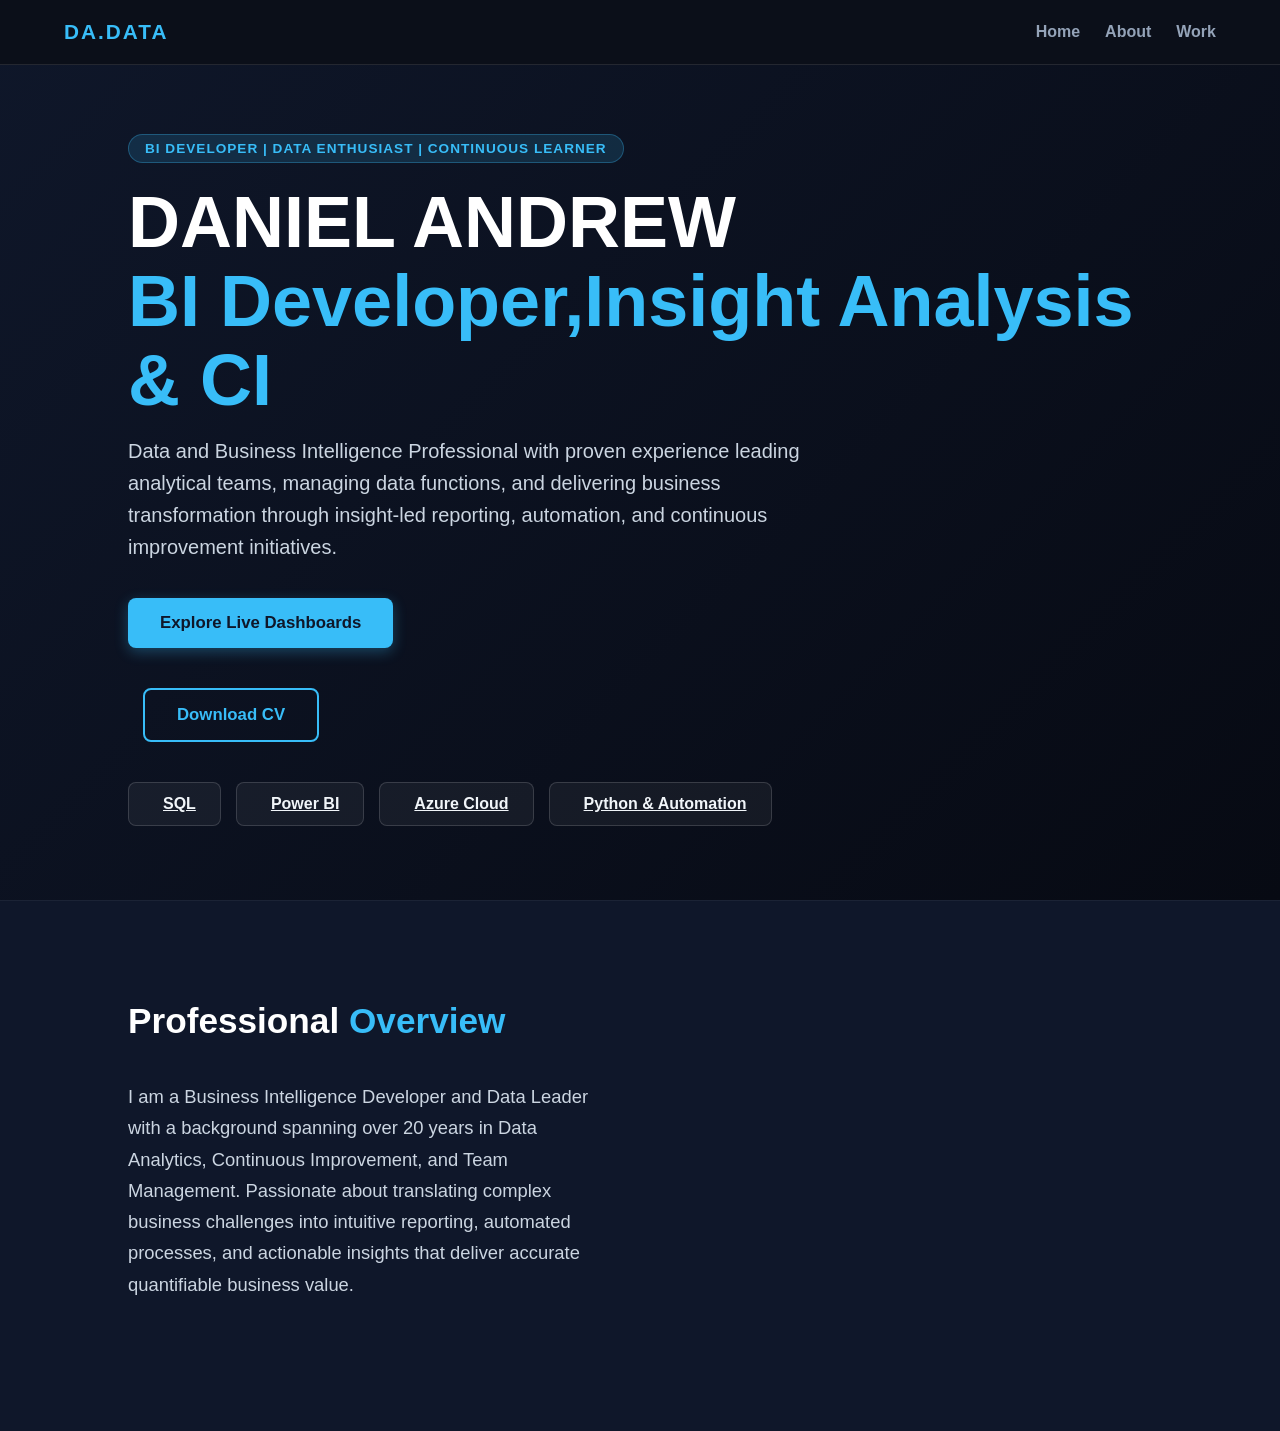
==== index.html @ 48831d68 "Update index.html" ====
<!DOCTYPE HTML> 
<html lang="en">
<head>
    <title>Daniel Andrew | Data Portfolio</title>
    <meta charset="utf-8" />
    <meta name="viewport" content="width=device-width, initial-scale=1, maximum-scale=1">
    <!-- Clean, updated icon kit library -->
    <link rel="stylesheet" href="https://cloudflare.com" />
    <style>
        /* 1. MASTER STRIP & BODY BACKGROUND COLOR */
        * { margin: 0; padding: 0; box-sizing: border-box; }

        html, body { 
            width: 100%; 
            background: #0f172a; /* Solid Slate Charcoal Midnight Blue */
            color: #ffffff; /* Pure solid white text to stop background blending */
            font-family: 'Segoe UI', Roboto, Helvetica, Arial, sans-serif;
            scroll-behavior: smooth;
            overflow-x: hidden;
        }

        /* 2. PREMIUM HEADER NAVIGATION MENU */
        header {
            position: fixed;
            top: 0;
            left: 0;
            width: 100%;
            padding: 20px 5%;
            display: flex;
            justify-content: space-between;
            align-items: center;
            background: #0b0f19;
            border-bottom: 1px solid rgba(255, 255, 255, 0.1);
            z-index: 1000;
        }

        .logo {
            font-weight: 800;
            font-size: 1.3rem;
            letter-spacing: 2px;
            color: #38bdf8; /* Vibrant sky-blue text */
        }

        header nav ul {
            display: flex;
            list-style: none;
            gap: 25px;
        }

        header nav ul li a {
            color: #94a3b8;
            text-decoration: none;
            font-size: 1rem;
            font-weight: 600;
            transition: color 0.2s;
        }

        header nav ul li a:hover {
            color: #38bdf8;
        }

        /* 3. CORE HERO INTRO SECTION */
        #intro {
            min-height: 100vh;
            width: 100%;
            display: flex;
            flex-direction: column;
            justify-content: center;
            align-items: flex-start;
            padding: 120px 10% 60px 10%;
            background: linear-gradient(135deg, #0f172a 0%, #070a13 100%);
        }

        .badge {
            background: rgba(56, 189, 248, 0.15);
            color: #38bdf8;
            padding: 6px 16px;
            border-radius: 20px;
            font-size: 0.85rem;
            font-weight: 700;
            letter-spacing: 1px;
            text-transform: uppercase;
            margin-bottom: 20px;
            border: 1px solid rgba(56, 189, 248, 0.3);
            display: inline-block;
        }

        #intro h1 { 
            font-size: clamp(2.5rem, 6vw, 4.5rem); 
            font-weight: 800;
            line-height: 1.1;
            color: #ffffff;
            margin-bottom: 15px;
        }

        #intro h1 span {
            color: #38bdf8; /* Explicit color to keep accent texts always showing up */
        }

        #intro p {
            max-width: 700px;
            font-size: 1.25rem;
            line-height: 1.6;
            color: #cbd5e1;
            margin-bottom: 35px;
        }

        /* LIVE DASHBOARDS CALL TO ACTION BUTTON */
        .cta-btn {
            display: inline-block;
            background-color: #38bdf8;
            color: #0f172a;
            padding: 15px 32px;
            border-radius: 8px;
            text-decoration: none;
            font-weight: 700;
            font-size: 1.05rem;
            transition: background-color 0.2s, transform 0.2s;
            margin-bottom: 40px;
            box-shadow: 0 4px 14px rgba(56, 189, 248, 0.3);
        }

        .cta-btn:hover {
            background-color: #0ea5e9;
            transform: translateY(-2px);
        }

        /* SECONDARY OUTLINE BUTTON — used for CV download */
        .cta-btn.secondary {
            background-color: transparent;
            color: #38bdf8;
            border: 2px solid #38bdf8;
            box-shadow: none;
            margin-left: 15px;
        }

        .cta-btn.secondary:hover {
            background-color: rgba(56, 189, 248, 0.1);
            transform: translateY(-2px);
        }

        /* TECH BADGE COMPONENT SYSTEM */
        .hero-badges {
            display: flex;
            gap: 15px;
            flex-wrap: wrap;
            width: 100%;
        }

        .hero-badge {
            background: rgba(255, 255, 255, 0.05);
            border: 1px solid rgba(255, 255, 255, 0.15);
            padding: 12px 24px;
            border-radius: 8px;
            font-size: 1rem;
            font-weight: 600;
            display: flex;
            align-items: center;
            gap: 10px;
            color: #f1f5f9;
        }

        .hero-badge i {
            color: #38bdf8;
            font-size: 1.2rem;
        }

        /* 4. SECTIONS CONTENT LAYOUT */
        .section {
            width: 100%;
            padding: 100px 10%;
            display: flex;
            flex-direction: column;
            background-color: #0f172a;
            border-top: 1px solid rgba(255, 255, 255, 0.05);
        }

        .section-title {
            font-size: 2.2rem;
            font-weight: 800;
            margin-bottom: 40px;
            color: #ffffff;
        }

        .section-title span {
            color: #38bdf8;
        }

        /* 5. ABOUT ROW ELEMENTS */
        .about-layout {
            display: grid;
            grid-template-columns: 1fr 1fr;
            gap: 50px;
            align-items: start;
        }

        .about-text {
            font-size: 1.15rem;
            line-height: 1.7;
            color: #cbd5e1;
        }

        .skills-grid { 
            display: grid; 
            grid-template-columns: repeat(auto-fit, minmax(140px, 1fr)); 
            gap: 15px; 
            width: 100%;
        }

        .skill-card { 
            display: flex;
            flex-direction: column;
            align-items: center;
            justify-content: center;
            text-align: center; 
            padding: 25px 15px; 
            border: 1px solid rgba(255, 255, 255, 0.1); 
            border-radius: 12px;
            background: rgba(255, 255, 255, 0.02);
        }

        .skill-card i { 
            font-size: 2.2em; 
            color: #38bdf8; 
            margin-bottom: 12px; 
        }

        .skill-card p {
            font-size: 1rem;
            font-weight: 600;
            color: #f1f5f9;
        }

        /* 6. TRUE GRID PROJECT CARDS GALLERY */
        .gallery { 
            display: grid; 
            grid-template-columns: repeat(auto-fit, minmax(320px, 1fr)); 
            gap: 30px; 
            width: 100%;
        }

        .gallery-item { 
            background: #1e293b; /* Dark card background */
            border: 1px solid rgba(255, 255, 255, 0.1);
            border-radius: 16px; 
            overflow: hidden; 
            display: flex;
            flex-direction: column;
        }

        .image-wrapper {
            width: 100%;
            height: 220px;
            background: #0f172a;
        }

        .gallery-item img { 
            width: 100%; 
            height: 100%; 
            object-fit: cover;
            display: block;
        }

        .project-info {
            padding: 25px;
        }

        .project-tags {
            display: flex;
            gap: 8px;
            margin-bottom: 12px;
        }

        .tag {
            font-size: 0.8rem;
            background: rgba(56, 189, 248, 0.1);
            color: #38bdf8;
            padding: 4px 12px;
            border-radius: 6px;
            font-weight: 600;
        }

        .project-info h3 {
            font-size: 1.3rem;
            color: #ffffff;
            margin-bottom: 10px;
            font-weight: 700;
        }

        .project-info p {
            font-size: 1rem;
            color: #94a3b8;
            line-height: 1.5;
        }

        /* 7. FOOTER CONTAINER RULES */
        footer {
            background: #0b0f19;
            text-align: center;
            border-top: 1px solid rgba(255, 255, 255, 0.1);
            padding: 40px 0;
            color: #64748b;
            font-size: 0.95rem;
        }

        /* 8. RESPONSIVE MEDIA GRID SCALES */
        @media (max-width: 968px) {
            .about-layout {
                grid-template-columns: 1fr;
                gap: 40px;
            }
            #intro { padding: 100px 5% 40px 5%; }
            .section { padding: 80px 5%; }
        }
    </style>
</head>
<body>

    <!-- CORE HEADER MAIN NAVIGATION -->
    <header>
        <div class="logo">DA.DATA</div>
        <nav>
            <ul>
                <li><a href="#intro">Home</a></li>
                <li><a href="#about">About</a></li>
                <li><a href="#projects">Work</a></li>
            </ul>
        </nav>
    </header>

    <!-- INTRO LANDING BLOCK WITH SECURE RESTRUCTURED BADGES -->
    <section id="intro">
        <div class="badge">BI Developer | Data Enthusiast | Continuous Learner</div>
        <h1>DANIEL ANDREW<br><span>BI Developer,Insight Analysis & CI</span></h1>
        <p>Data and Business Intelligence Professional with proven experience leading analytical teams, managing data functions, and delivering business transformation through insight-led reporting, automation, and continuous improvement initiatives.</p>
        
        <!-- TARGET CALL TO ACTION LINK BUTTON -->
        <a href="#projects" class="cta-btn">Explore Live Dashboards</a>
        <a href="Daniel_Andrew_BI_Developer_CV.pdf" class="cta-btn secondary" download>Download CV</a>
        
        <!-- RENDER SAFE TECH EMBED LABELS -->
<div class="hero-badges">

    <a href="sql-projects.html" class="hero-badge">
        <i class="fas fa-database"></i> SQL
    </a>

    <a href="powerbi-projects.html" class="hero-badge">
        <i class="fas fa-chart-line"></i> Power BI
    </a>

    <a href="azure-projects.html" class="hero-badge">
        <i class="fas fa-cloud"></i> Azure Cloud
    </a>

<a href="python-projects.html" class="hero-badge">
    <i class="fas fa-code"></i> Python & Automation
</a>


</div>
        </section>
    
    <!-- PROFESSIONAL NARRATIVE SECTION -->
    <section id="about" class="section">
        <h2 class="section-title">Professional <span>Overview</span></h2>
        <div class="about-layout">
            <div class="about-text">
                <p>
                    I am a Business Intelligence Developer and Data Leader with a background spanning over 20 years in Data Analytics, Continuous Improvement, and Team Management. Passionate about translating complex business challenges into intuitive reporting, automated processes, and actionable insights that deliver accurate quantifiable business value.
                    <br><br>

                    <!-- ⚠️ CONTENT BELOW THIS LINE WAS NOT RECEIVED — the paste/upload cut off here both times.
                         Everything above (head, styles, header, intro/hero section including the new CV button)
                         is complete and safe to use as-is. Paste the rest of your original file's body content
                         (from here down: remainder of About, Skills grid, Projects gallery, Footer, and closing
                         </body></html> tags) back in below this comment, or send me the file again and I'll merge it. -->

                </p>
            </div>
        </div>
    </section>

</body>
</html>
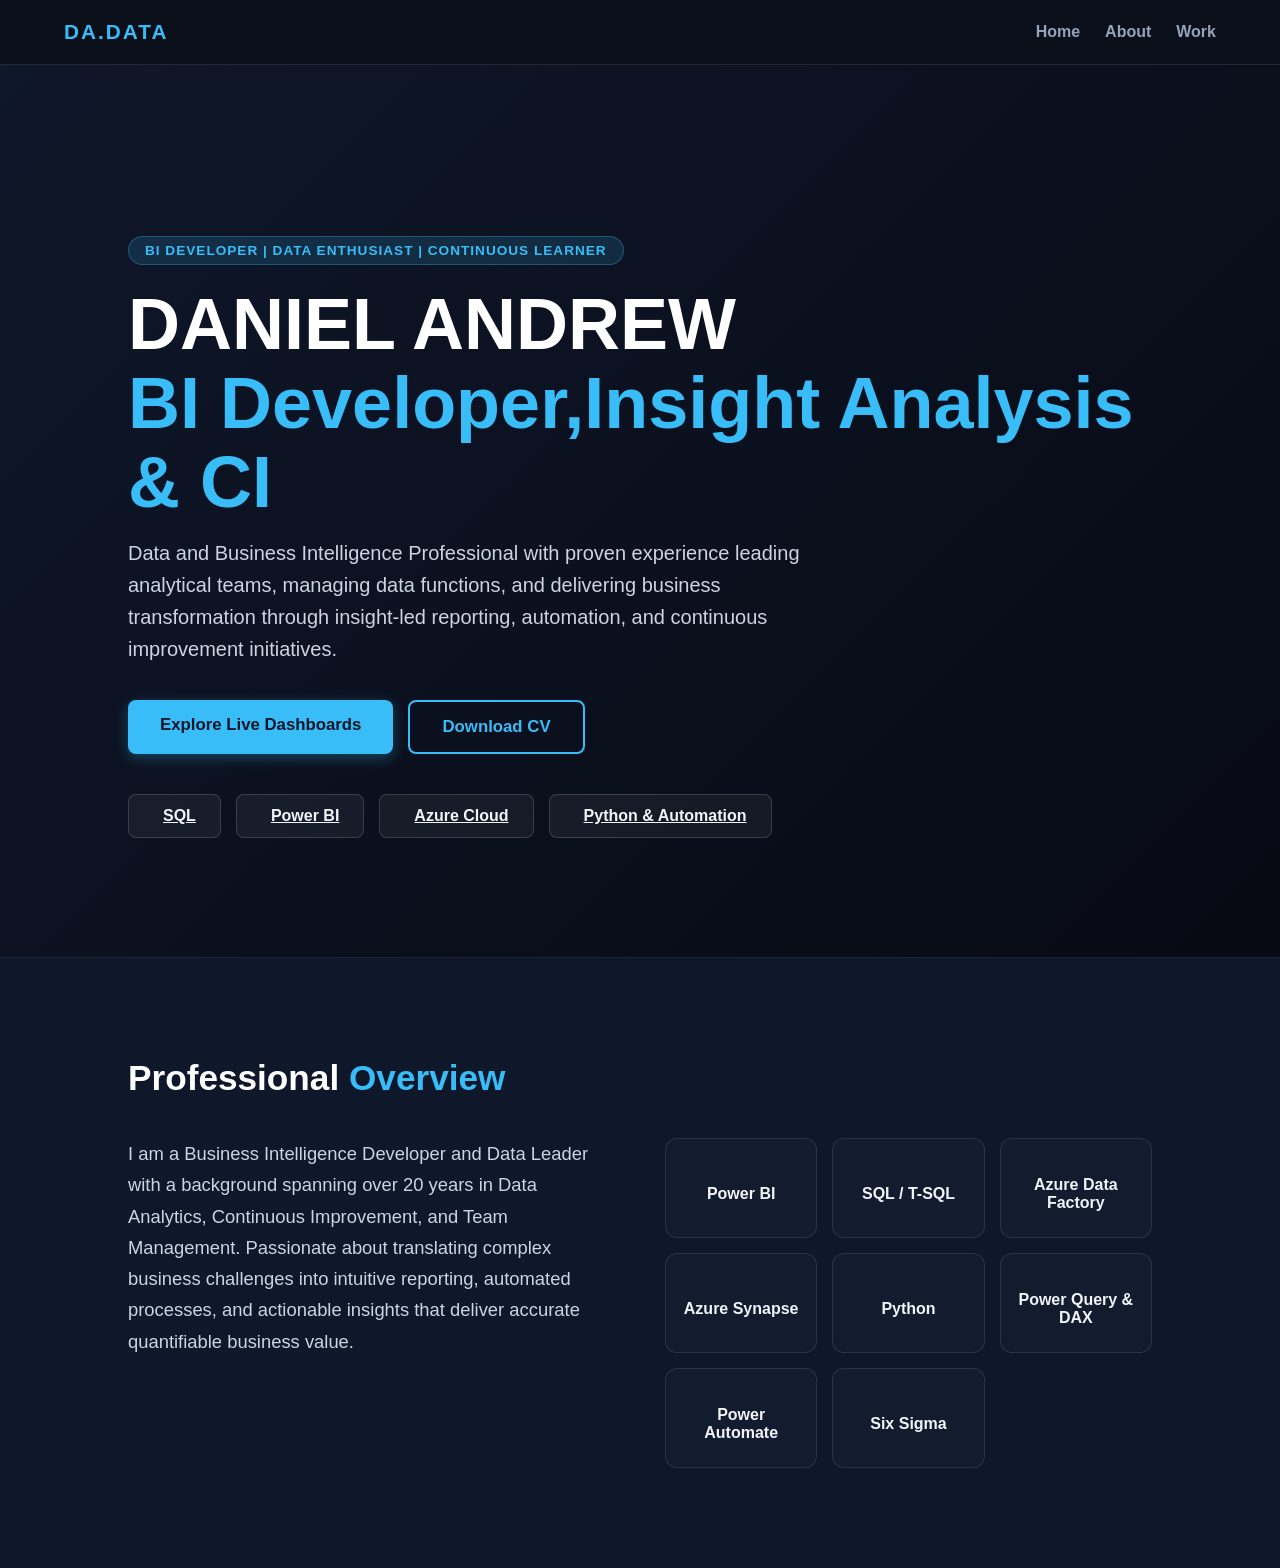
==== commit d0c8e726: "Update index.html" ====
--- a/index.html
+++ b/index.html
@@ -1,3 +1,14 @@
+IMPORTANT: This email has been sent from outside SP Electricity North West. Be careful when opening attachments or clic͏‌͏
+ⓘ 
+
+	External email 
+❯ 
+
+
+
+
+IMPORTANT: This email has been sent from outside SP Electricity North West. Be careful when opening attachments or clicking on links - especially when you are not expecting them. If the message is suspicious, use the ‘Report Phishing’ button.
+
 <!DOCTYPE HTML> 
 <html lang="en">
 <head>
@@ -131,12 +142,23 @@
             color: #38bdf8;
             border: 2px solid #38bdf8;
             box-shadow: none;
-            margin-left: 15px;
         }
 
         .cta-btn.secondary:hover {
             background-color: rgba(56, 189, 248, 0.1);
             transform: translateY(-2px);
+        }
+
+        /* ROW WRAPPER — keeps both CTA buttons side by side inside the column-flex hero */
+        .cta-row {
+            display: flex;
+            flex-wrap: wrap;
+            gap: 15px;
+            margin-bottom: 40px;
+        }
+
+        .cta-row .cta-btn {
+            margin-bottom: 0;
         }
 
         /* TECH BADGE COMPONENT SYSTEM */
@@ -335,8 +357,10 @@
         <p>Data and Business Intelligence Professional with proven experience leading analytical teams, managing data functions, and delivering business transformation through insight-led reporting, automation, and continuous improvement initiatives.</p>
         
         <!-- TARGET CALL TO ACTION LINK BUTTON -->
-        <a href="#projects" class="cta-btn">Explore Live Dashboards</a>
-        <a href="Daniel_Andrew_BI_Developer_CV.pdf" class="cta-btn secondary" download>Download CV</a>
+        <div class="cta-row">
+            <a href="#projects" class="cta-btn">Explore Live Dashboards</a>
+            <a href="Daniel_Andrew_BI_Developer_CV.pdf" class="cta-btn secondary" download>Download CV</a>
+        </div>
         
         <!-- RENDER SAFE TECH EMBED LABELS -->
 <div class="hero-badges">
@@ -369,14 +393,42 @@
                 <p>
                     I am a Business Intelligence Developer and Data Leader with a background spanning over 20 years in Data Analytics, Continuous Improvement, and Team Management. Passionate about translating complex business challenges into intuitive reporting, automated processes, and actionable insights that deliver accurate quantifiable business value.
                     <br><br>
-
-                    <!-- ⚠️ CONTENT BELOW THIS LINE WAS NOT RECEIVED — the paste/upload cut off here both times.
-                         Everything above (head, styles, header, intro/hero section including the new CV button)
-                         is complete and safe to use as-is. Paste the rest of your original file's body content
-                         (from here down: remainder of About, Skills grid, Projects gallery, Footer, and closing
-                         </body></html> tags) back in below this comment, or send me the file again and I'll merge it. -->
-
                 </p>
+            </div>
+
+            <div class="skills-grid">
+                <div class="skill-card">
+                    <i class="fas fa-chart-line"></i>
+                    <p>Power BI</p>
+                </div>
+                <div class="skill-card">
+                    <i class="fas fa-database"></i>
+                    <p>SQL / T-SQL</p>
+                </div>
+                <div class="skill-card">
+                    <i class="fas fa-cloud"></i>
+                    <p>Azure Data Factory</p>
+                </div>
+                <div class="skill-card">
+                    <i class="fas fa-layer-group"></i>
+                    <p>Azure Synapse</p>
+                </div>
+                <div class="skill-card">
+                    <i class="fas fa-code"></i>
+                    <p>Python</p>
+                </div>
+                <div class="skill-card">
+                    <i class="fas fa-table"></i>
+                    <p>Power Query &amp; DAX</p>
+                </div>
+                <div class="skill-card">
+                    <i class="fas fa-bolt"></i>
+                    <p>Power Automate</p>
+                </div>
+                <div class="skill-card">
+                    <i class="fas fa-bullseye"></i>
+                    <p>Six Sigma</p>
+                </div>
             </div>
         </div>
     </section>
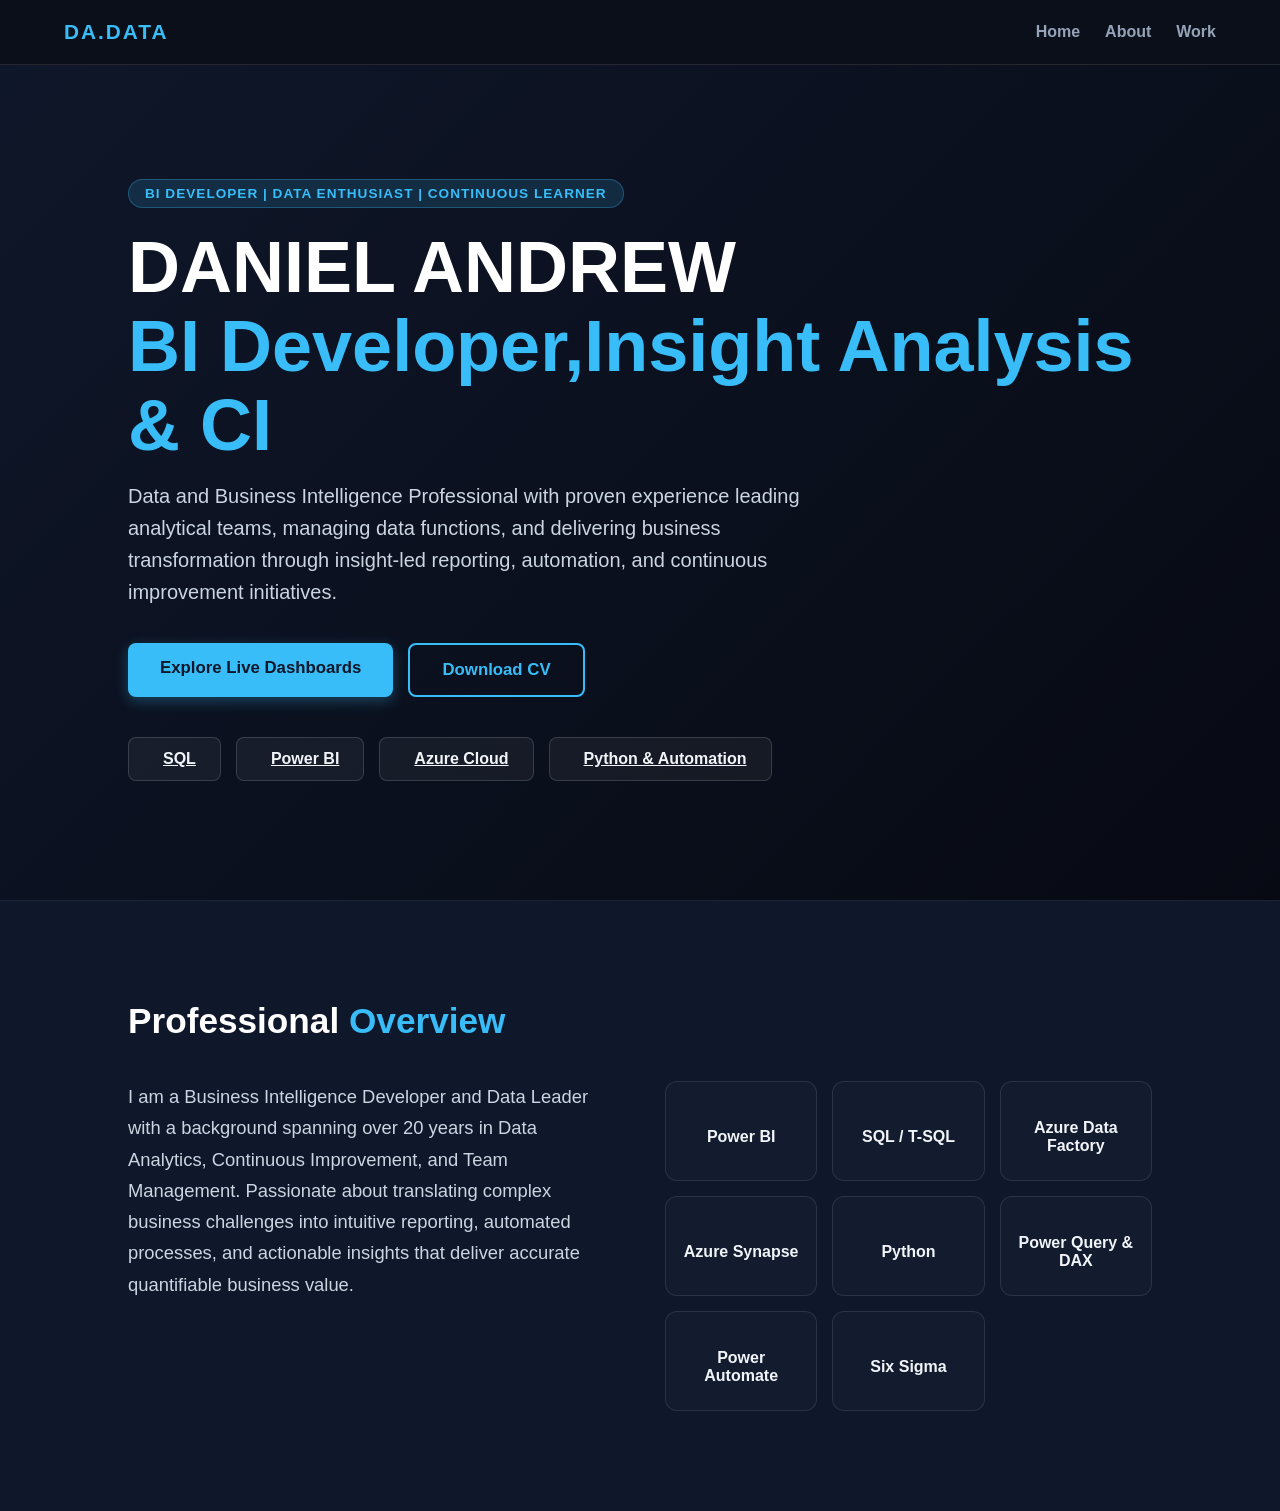
==== commit a790ddf2: "Update index.html" ====
--- a/index.html
+++ b/index.html
@@ -1,14 +1,3 @@
-IMPORTANT: This email has been sent from outside SP Electricity North West. Be careful when opening attachments or clic͏‌͏
-ⓘ 
-
-	External email 
-❯ 
-
-
-
-
-IMPORTANT: This email has been sent from outside SP Electricity North West. Be careful when opening attachments or clicking on links - especially when you are not expecting them. If the message is suspicious, use the ‘Report Phishing’ button.
-
 <!DOCTYPE HTML> 
 <html lang="en">
 <head>
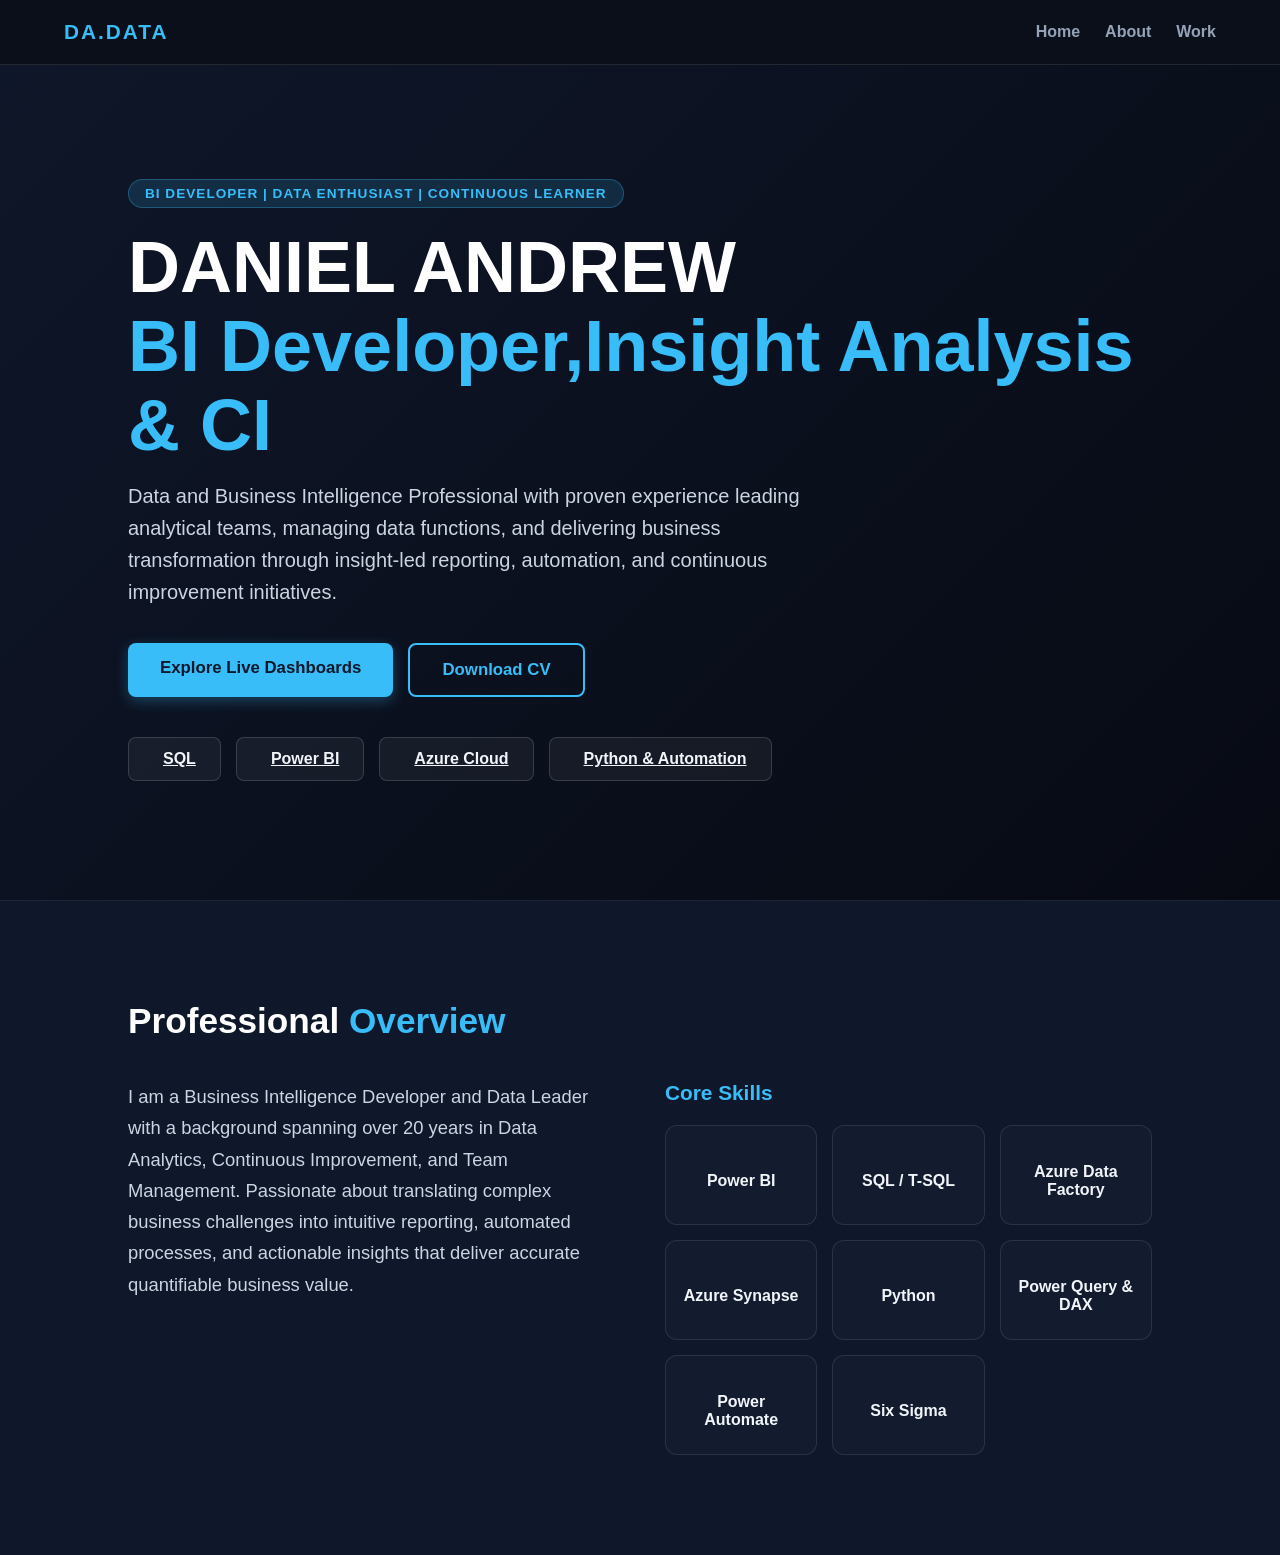
==== commit e97cd16a: "Update index.html" ====
--- a/index.html
+++ b/index.html
@@ -385,38 +385,41 @@
                 </p>
             </div>
 
-            <div class="skills-grid">
-                <div class="skill-card">
-                    <i class="fas fa-chart-line"></i>
-                    <p>Power BI</p>
-                </div>
-                <div class="skill-card">
-                    <i class="fas fa-database"></i>
-                    <p>SQL / T-SQL</p>
-                </div>
-                <div class="skill-card">
-                    <i class="fas fa-cloud"></i>
-                    <p>Azure Data Factory</p>
-                </div>
-                <div class="skill-card">
-                    <i class="fas fa-layer-group"></i>
-                    <p>Azure Synapse</p>
-                </div>
-                <div class="skill-card">
-                    <i class="fas fa-code"></i>
-                    <p>Python</p>
-                </div>
-                <div class="skill-card">
-                    <i class="fas fa-table"></i>
-                    <p>Power Query &amp; DAX</p>
-                </div>
-                <div class="skill-card">
-                    <i class="fas fa-bolt"></i>
-                    <p>Power Automate</p>
-                </div>
-                <div class="skill-card">
-                    <i class="fas fa-bullseye"></i>
-                    <p>Six Sigma</p>
+            <div>
+                <h3 style="font-size: 1.3rem; font-weight: 700; color: #38bdf8; margin-bottom: 20px;">Core Skills</h3>
+                <div class="skills-grid">
+                    <div class="skill-card">
+                        <i class="fas fa-chart-line"></i>
+                        <p>Power BI</p>
+                    </div>
+                    <div class="skill-card">
+                        <i class="fas fa-database"></i>
+                        <p>SQL / T-SQL</p>
+                    </div>
+                    <div class="skill-card">
+                        <i class="fas fa-cloud"></i>
+                        <p>Azure Data Factory</p>
+                    </div>
+                    <div class="skill-card">
+                        <i class="fas fa-layer-group"></i>
+                        <p>Azure Synapse</p>
+                    </div>
+                    <div class="skill-card">
+                        <i class="fas fa-code"></i>
+                        <p>Python</p>
+                    </div>
+                    <div class="skill-card">
+                        <i class="fas fa-table"></i>
+                        <p>Power Query &amp; DAX</p>
+                    </div>
+                    <div class="skill-card">
+                        <i class="fas fa-bolt"></i>
+                        <p>Power Automate</p>
+                    </div>
+                    <div class="skill-card">
+                        <i class="fas fa-bullseye"></i>
+                        <p>Six Sigma</p>
+                    </div>
                 </div>
             </div>
         </div>
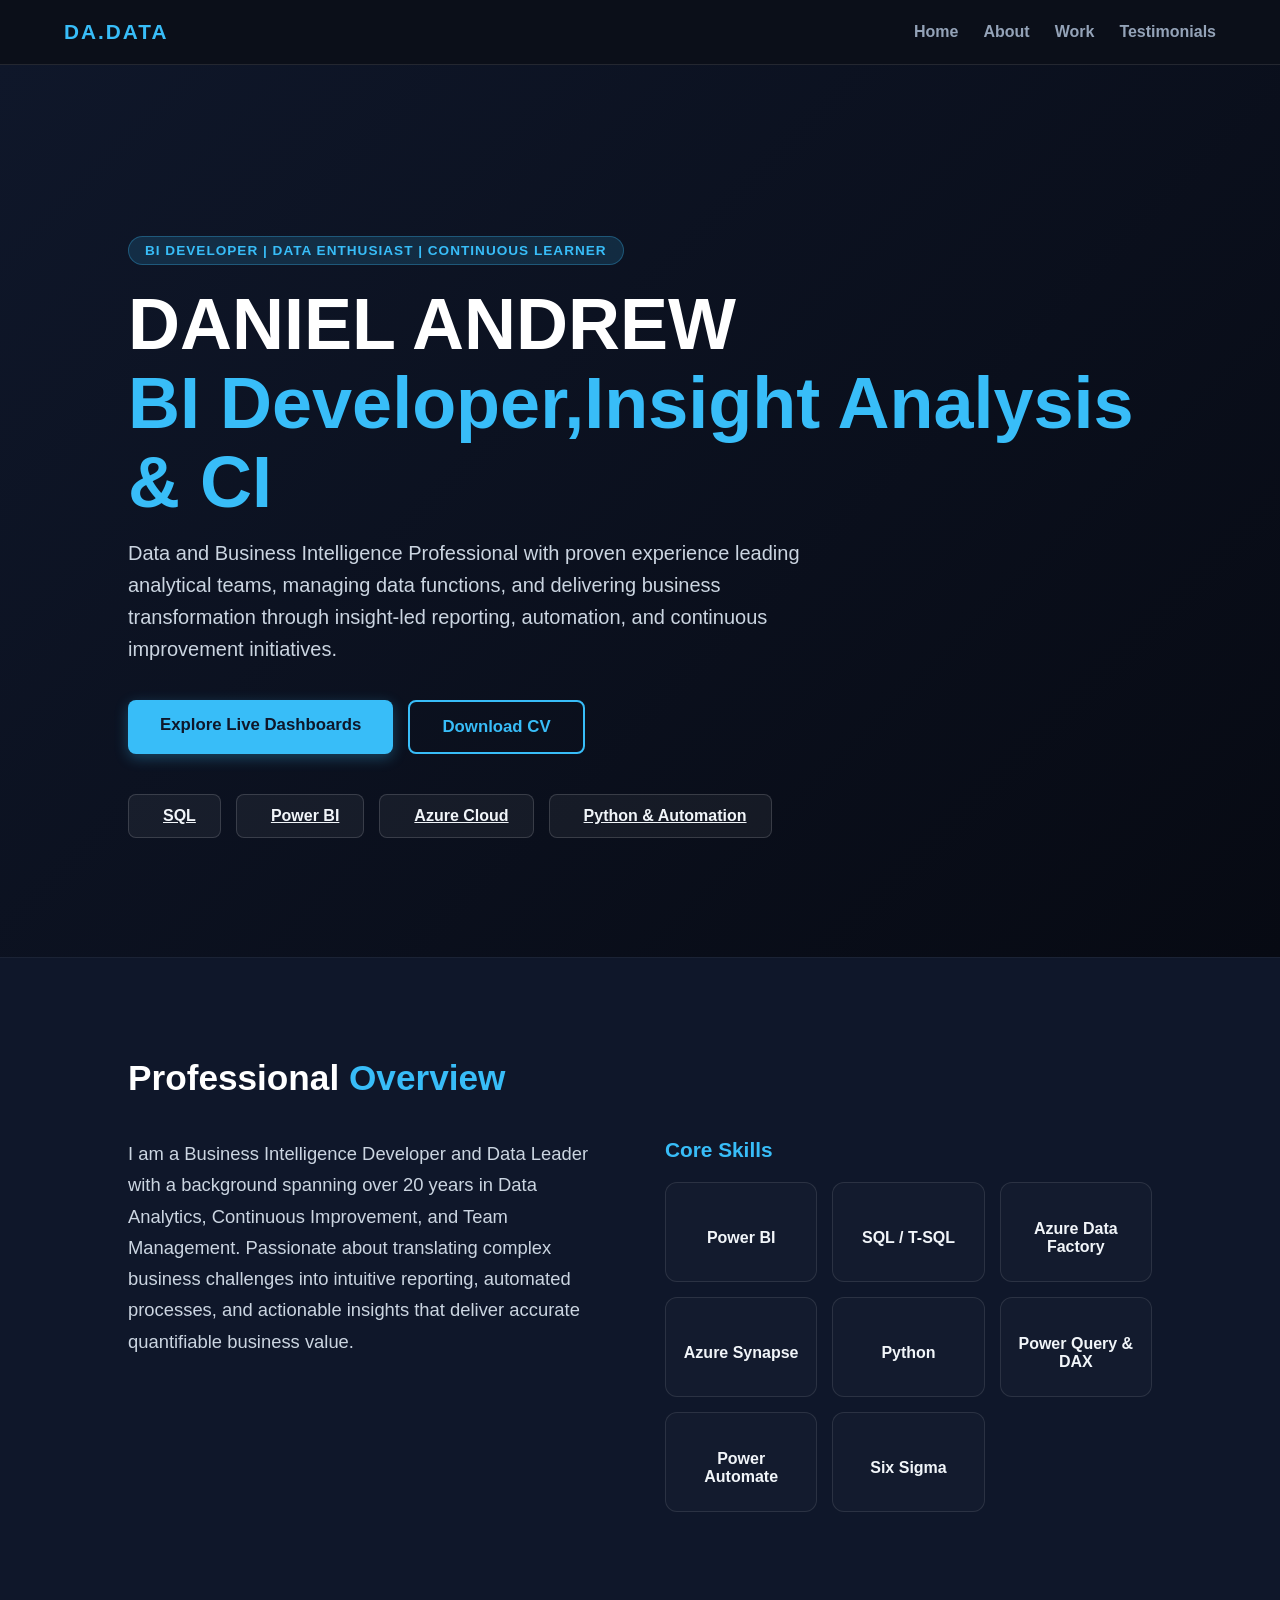
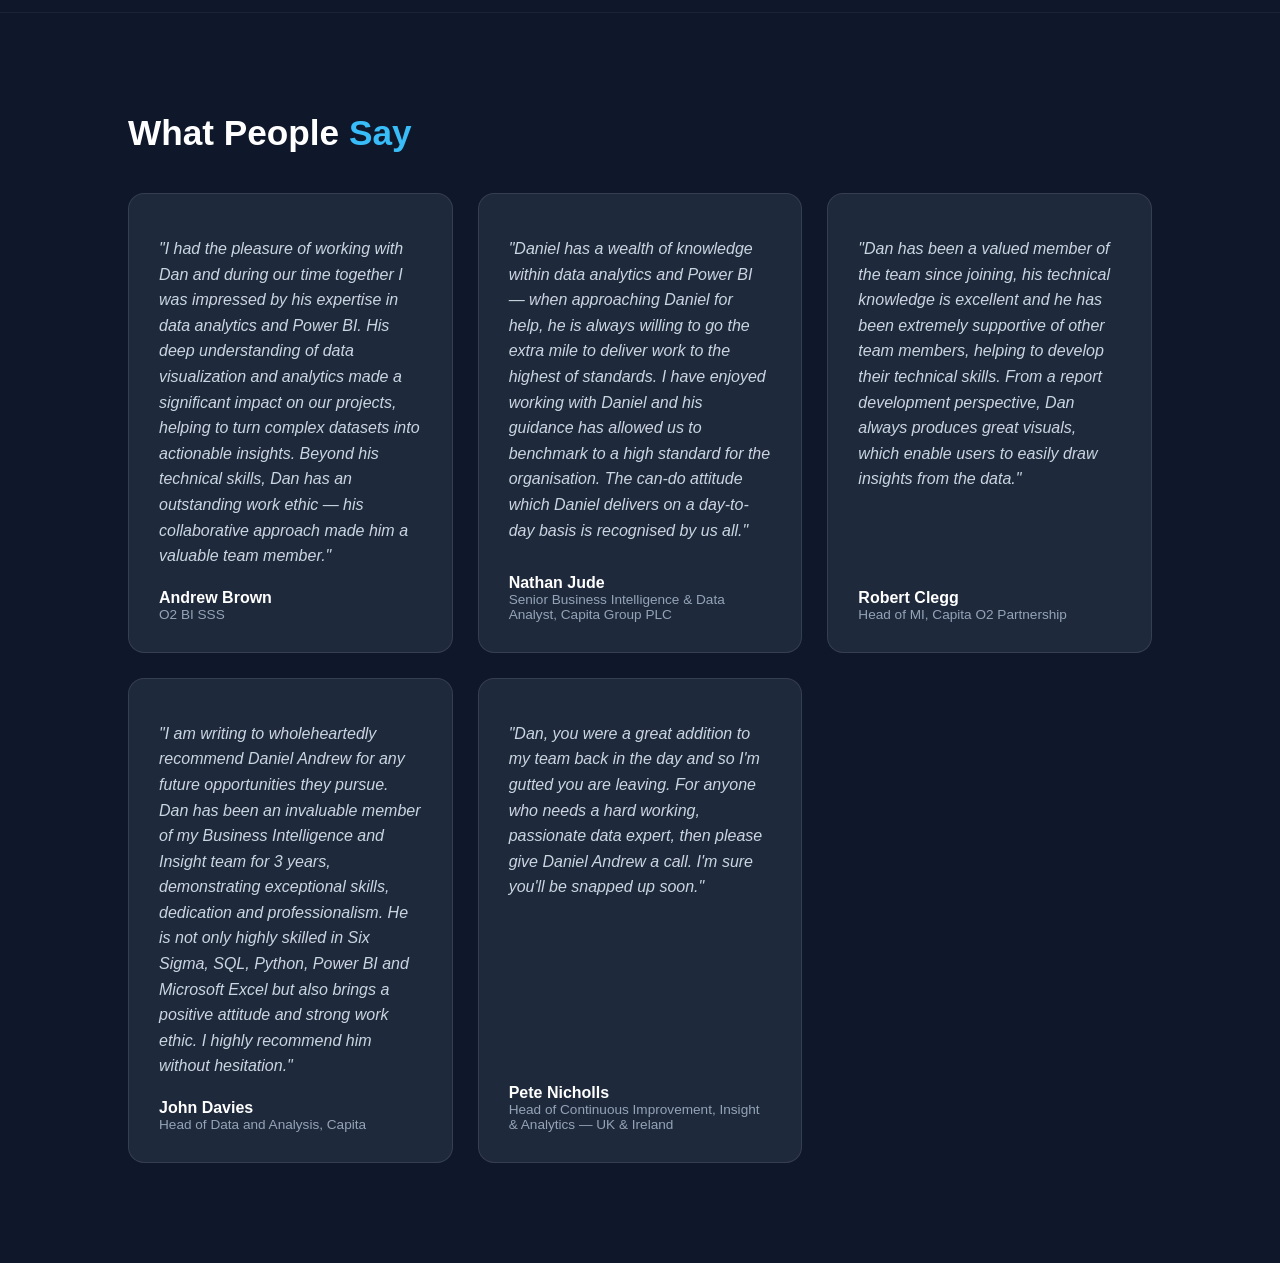
==== commit 21656ed9: "Update index.html" ====
--- a/index.html
+++ b/index.html
@@ -1,3 +1,14 @@
+IMPORTANT: This email has been sent from outside SP Electricity North West. Be careful when opening attachments or clic͏‌͏
+ⓘ 
+
+	External email 
+❯ 
+
+
+
+
+IMPORTANT: This email has been sent from outside SP Electricity North West. Be careful when opening attachments or clicking on links - especially when you are not expecting them. If the message is suspicious, use the ‘Report Phishing’ button.
+
 <!DOCTYPE HTML> 
 <html lang="en">
 <head>
@@ -304,6 +315,50 @@
             line-height: 1.5;
         }
 
+        /* TESTIMONIAL CARDS */
+        .testimonial-grid {
+            display: grid;
+            grid-template-columns: repeat(auto-fit, minmax(320px, 1fr));
+            gap: 25px;
+            width: 100%;
+        }
+
+        .testimonial-card {
+            background: #1e293b;
+            border: 1px solid rgba(255, 255, 255, 0.1);
+            border-radius: 16px;
+            padding: 30px;
+            display: flex;
+            flex-direction: column;
+        }
+
+        .testimonial-card i.quote-mark {
+            color: #38bdf8;
+            font-size: 1.6rem;
+            margin-bottom: 12px;
+            opacity: 0.7;
+        }
+
+        .testimonial-text {
+            color: #cbd5e1;
+            font-size: 1rem;
+            line-height: 1.6;
+            font-style: italic;
+            margin-bottom: 20px;
+            flex-grow: 1;
+        }
+
+        .testimonial-author {
+            font-weight: 700;
+            color: #ffffff;
+            font-size: 1rem;
+        }
+
+        .testimonial-role {
+            color: #94a3b8;
+            font-size: 0.85rem;
+        }
+
         /* 7. FOOTER CONTAINER RULES */
         footer {
             background: #0b0f19;
@@ -335,6 +390,7 @@
                 <li><a href="#intro">Home</a></li>
                 <li><a href="#about">About</a></li>
                 <li><a href="#projects">Work</a></li>
+                <li><a href="#testimonials">Testimonials</a></li>
             </ul>
         </nav>
     </header>
@@ -425,6 +481,76 @@
         </div>
     </section>
 
+    <!-- TESTIMONIALS SECTION -->
+    <section id="testimonials" class="section">
+        <h2 class="section-title">What People <span>Say</span></h2>
+        <div class="testimonial-grid">
+
+            <div class="testimonial-card">
+                <i class="fas fa-quote-left quote-mark"></i>
+                <p class="testimonial-text">
+                    "I had the pleasure of working with Dan and during our time together I was impressed by his
+                    expertise in data analytics and Power BI. His deep understanding of data visualization and
+                    analytics made a significant impact on our projects, helping to turn complex datasets into
+                    actionable insights. Beyond his technical skills, Dan has an outstanding work ethic — his
+                    collaborative approach made him a valuable team member."
+                </p>
+                <div class="testimonial-author">Andrew Brown</div>
+                <div class="testimonial-role">O2 BI SSS</div>
+            </div>
+
+            <div class="testimonial-card">
+                <i class="fas fa-quote-left quote-mark"></i>
+                <p class="testimonial-text">
+                    "Daniel has a wealth of knowledge within data analytics and Power BI — when approaching Daniel
+                    for help, he is always willing to go the extra mile to deliver work to the highest of
+                    standards. I have enjoyed working with Daniel and his guidance has allowed us to benchmark
+                    to a high standard for the organisation. The can-do attitude which Daniel delivers on a
+                    day-to-day basis is recognised by us all."
+                </p>
+                <div class="testimonial-author">Nathan Jude</div>
+                <div class="testimonial-role">Senior Business Intelligence & Data Analyst, Capita Group PLC</div>
+            </div>
+
+            <div class="testimonial-card">
+                <i class="fas fa-quote-left quote-mark"></i>
+                <p class="testimonial-text">
+                    "Dan has been a valued member of the team since joining, his technical knowledge is
+                    excellent and he has been extremely supportive of other team members, helping to develop
+                    their technical skills. From a report development perspective, Dan always produces great
+                    visuals, which enable users to easily draw insights from the data."
+                </p>
+                <div class="testimonial-author">Robert Clegg</div>
+                <div class="testimonial-role">Head of MI, Capita O2 Partnership</div>
+            </div>
+
+            <div class="testimonial-card">
+                <i class="fas fa-quote-left quote-mark"></i>
+                <p class="testimonial-text">
+                    "I am writing to wholeheartedly recommend Daniel Andrew for any future opportunities they
+                    pursue. Dan has been an invaluable member of my Business Intelligence and Insight team for
+                    3 years, demonstrating exceptional skills, dedication and professionalism. He is not only
+                    highly skilled in Six Sigma, SQL, Python, Power BI and Microsoft Excel but also brings a
+                    positive attitude and strong work ethic. I highly recommend him without hesitation."
+                </p>
+                <div class="testimonial-author">John Davies</div>
+                <div class="testimonial-role">Head of Data and Analysis, Capita</div>
+            </div>
+
+            <div class="testimonial-card">
+                <i class="fas fa-quote-left quote-mark"></i>
+                <p class="testimonial-text">
+                    "Dan, you were a great addition to my team back in the day and so I'm gutted you are
+                    leaving. For anyone who needs a hard working, passionate data expert, then please give
+                    Daniel Andrew a call. I'm sure you'll be snapped up soon."
+                </p>
+                <div class="testimonial-author">Pete Nicholls</div>
+                <div class="testimonial-role">Head of Continuous Improvement, Insight & Analytics — UK & Ireland</div>
+            </div>
+
+        </div>
+    </section>
+
 </body>
 </html>
 
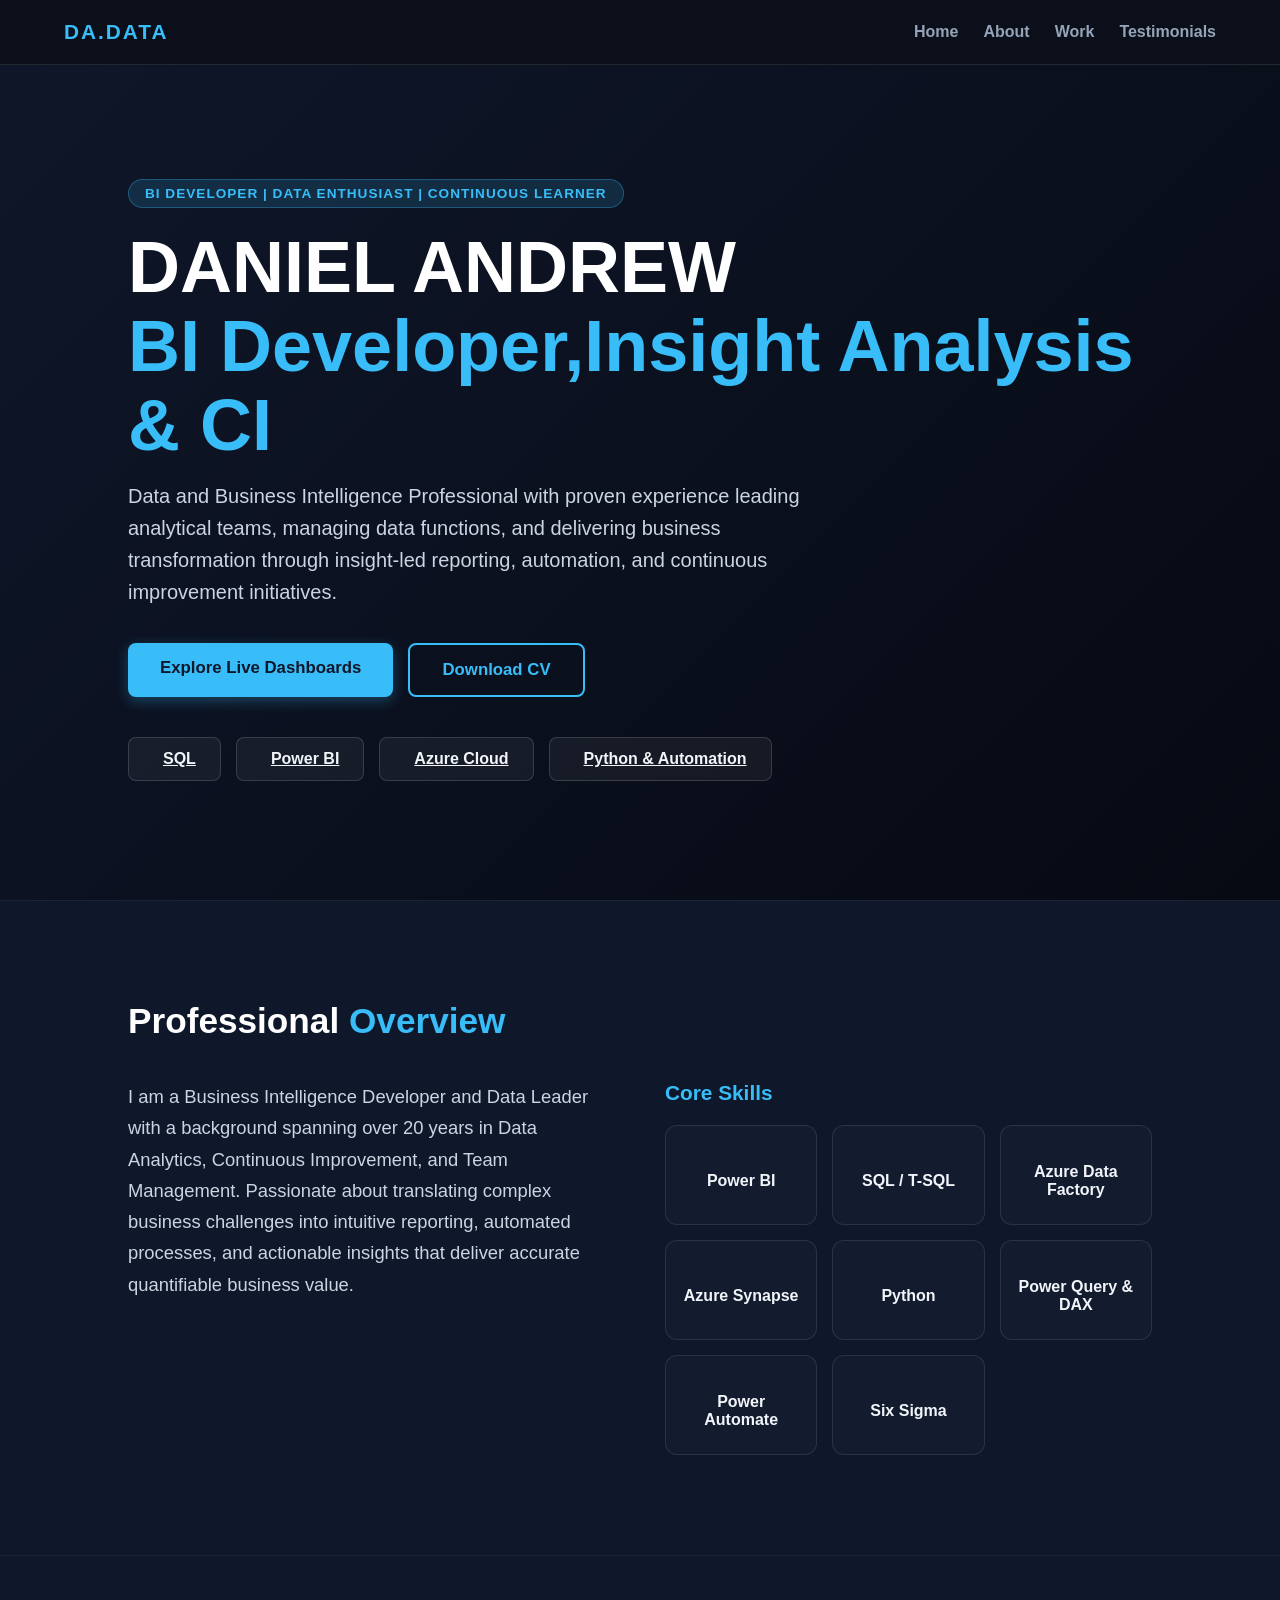
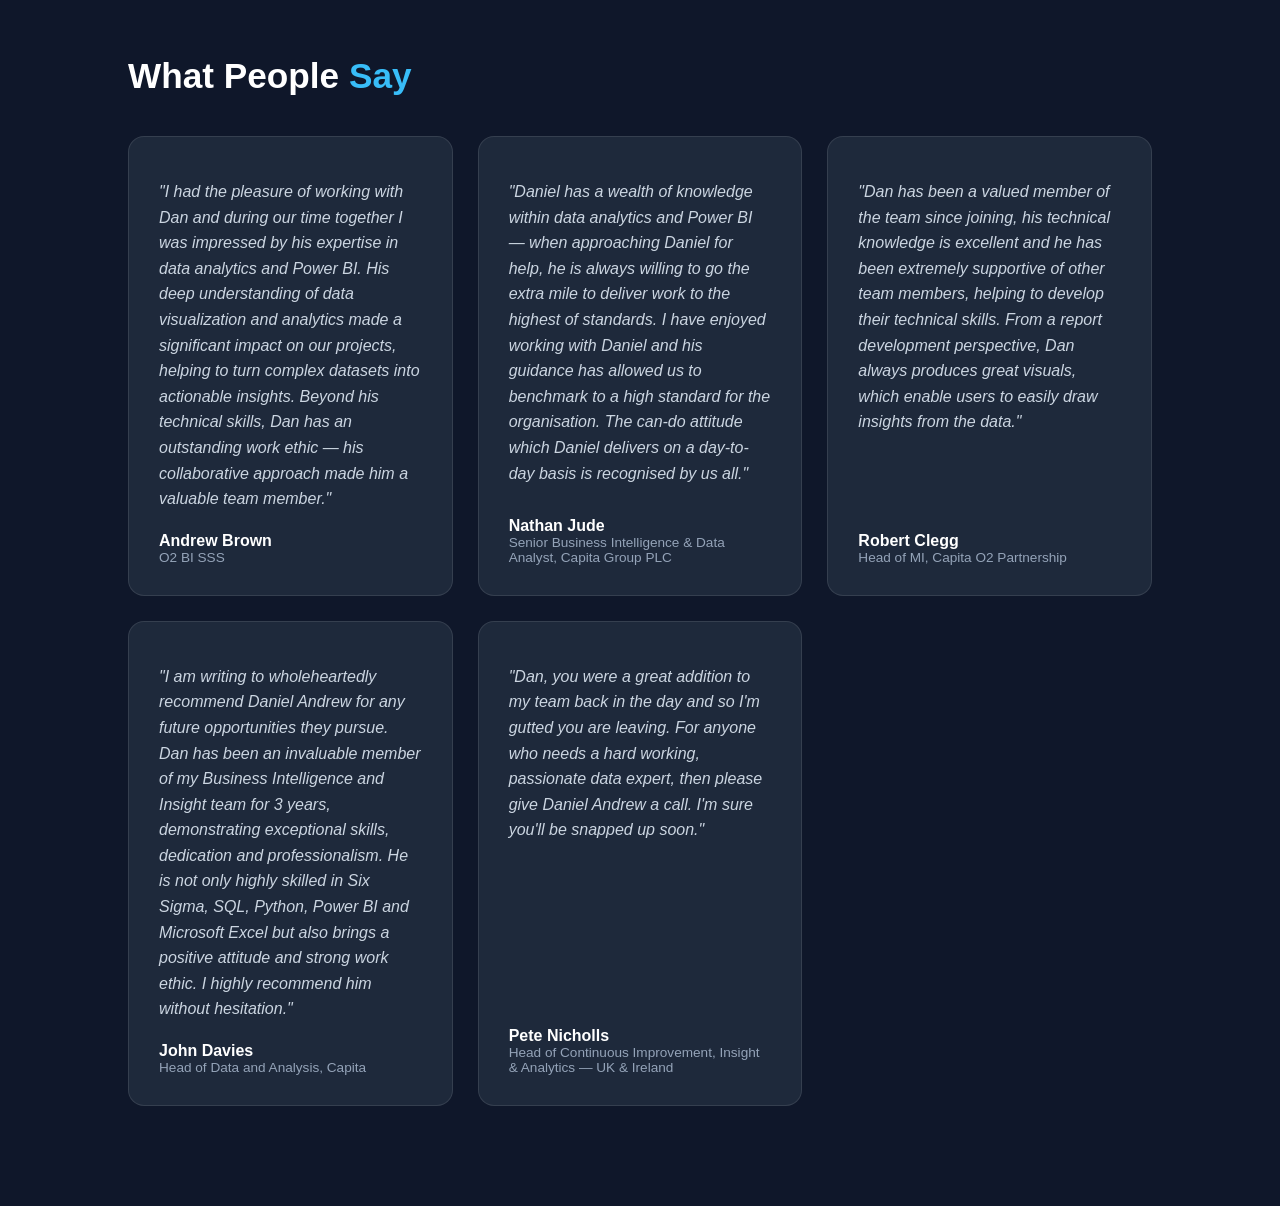
==== commit 760c8651: "Update index.html" ====
--- a/index.html
+++ b/index.html
@@ -1,14 +1,3 @@
-IMPORTANT: This email has been sent from outside SP Electricity North West. Be careful when opening attachments or clic͏‌͏
-ⓘ 
-
-	External email 
-❯ 
-
-
-
-
-IMPORTANT: This email has been sent from outside SP Electricity North West. Be careful when opening attachments or clicking on links - especially when you are not expecting them. If the message is suspicious, use the ‘Report Phishing’ button.
-
 <!DOCTYPE HTML> 
 <html lang="en">
 <head>
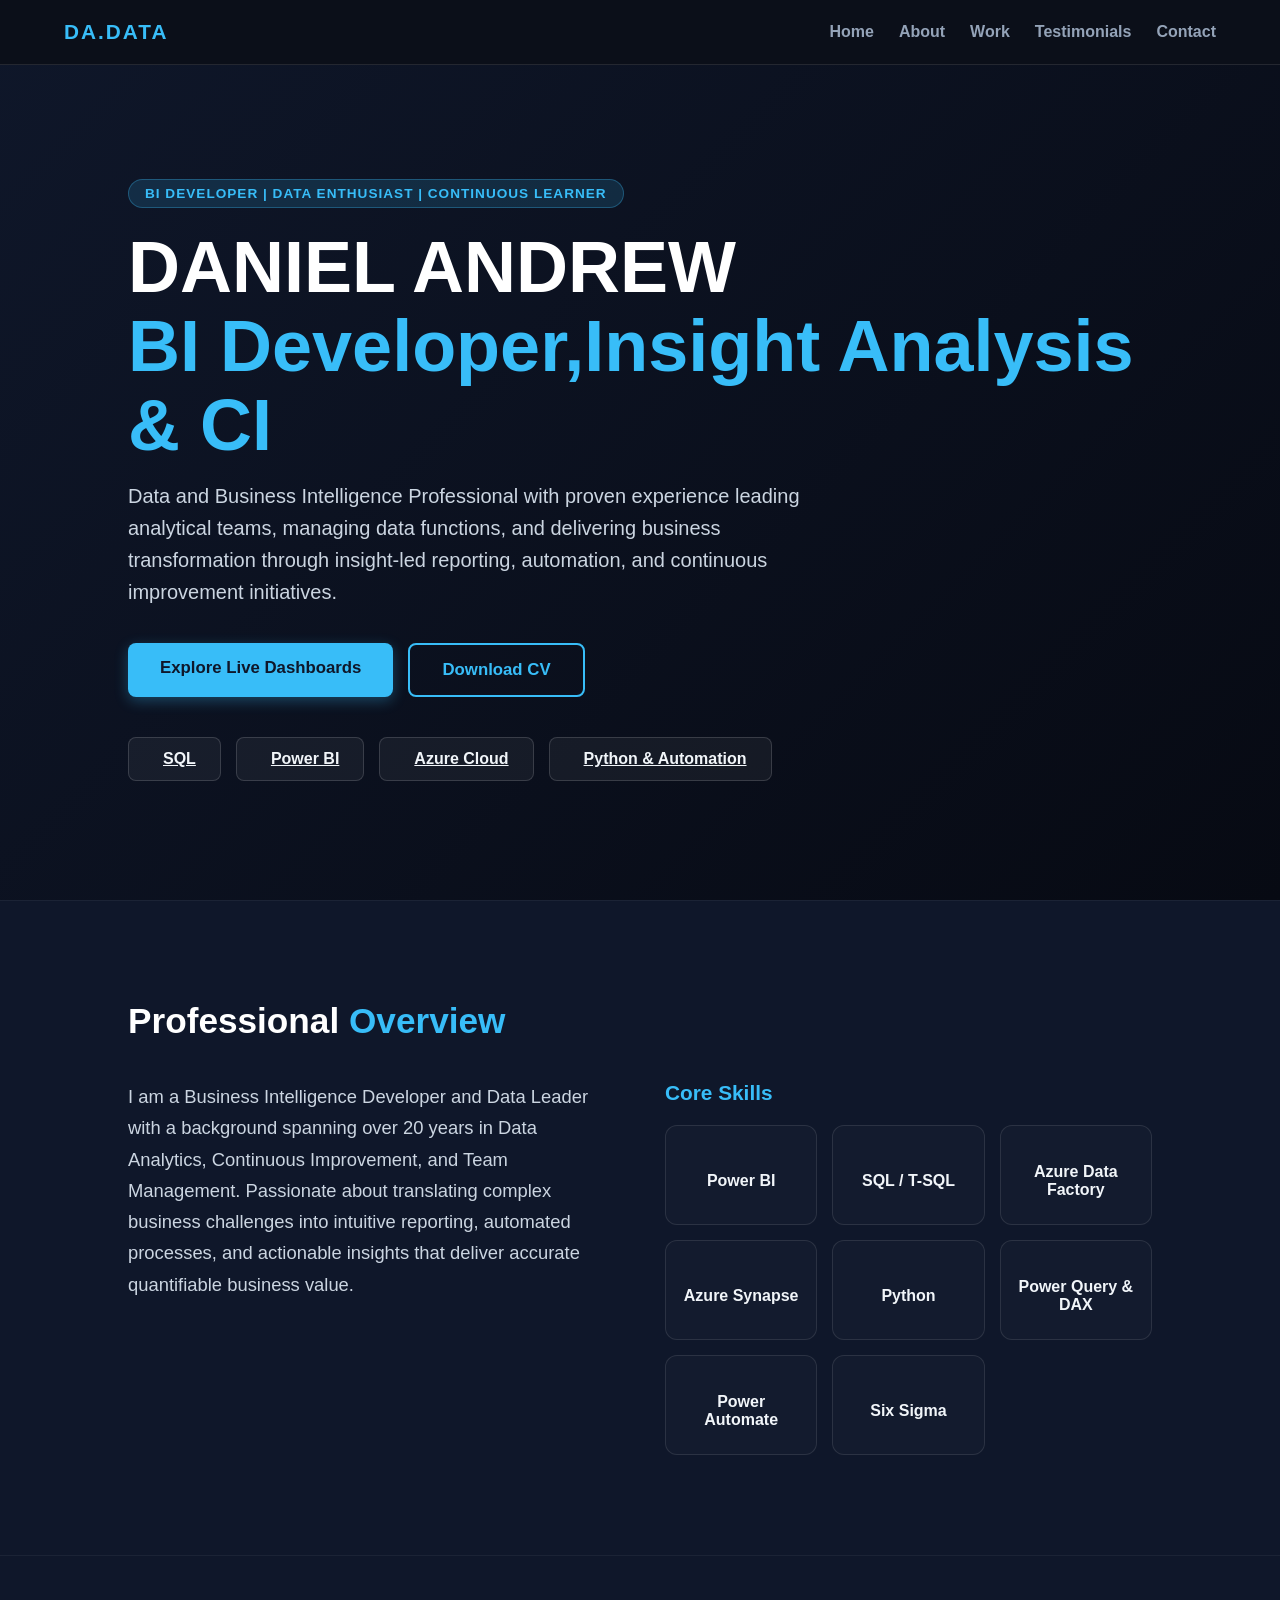
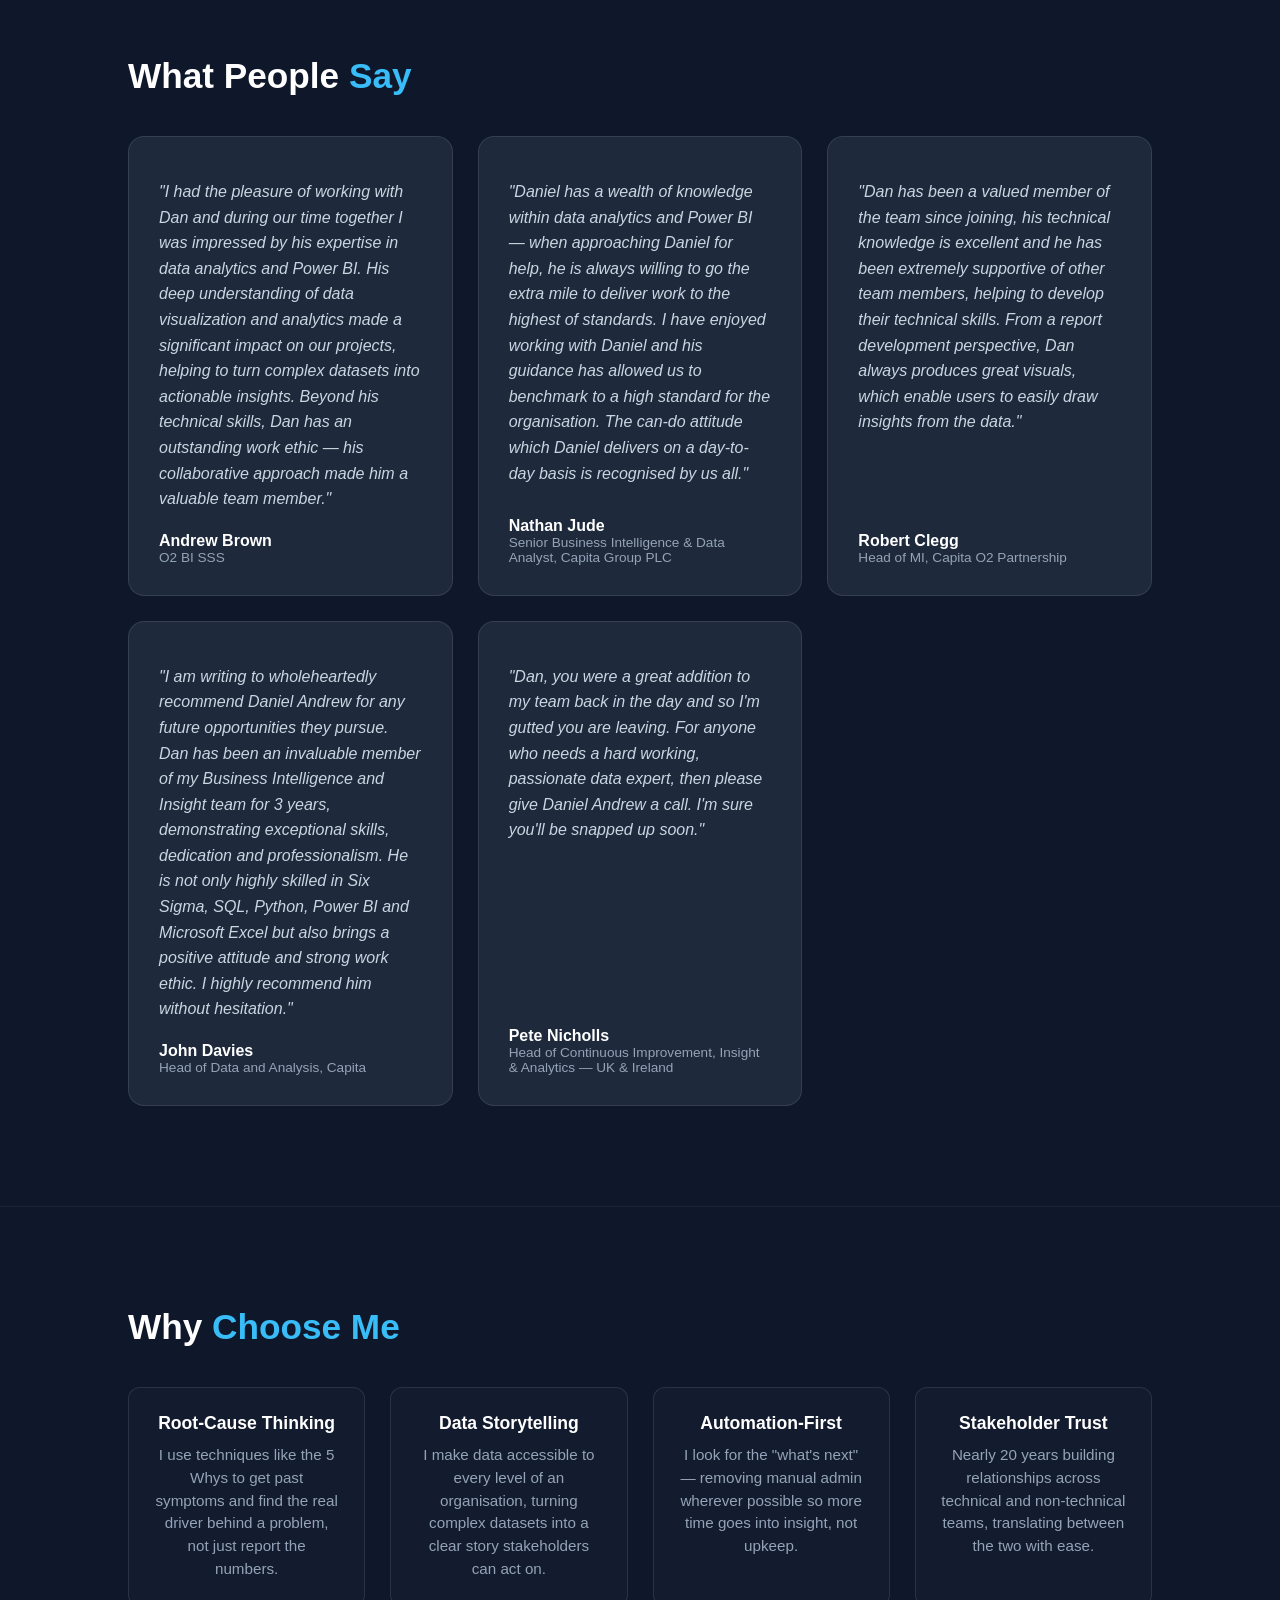
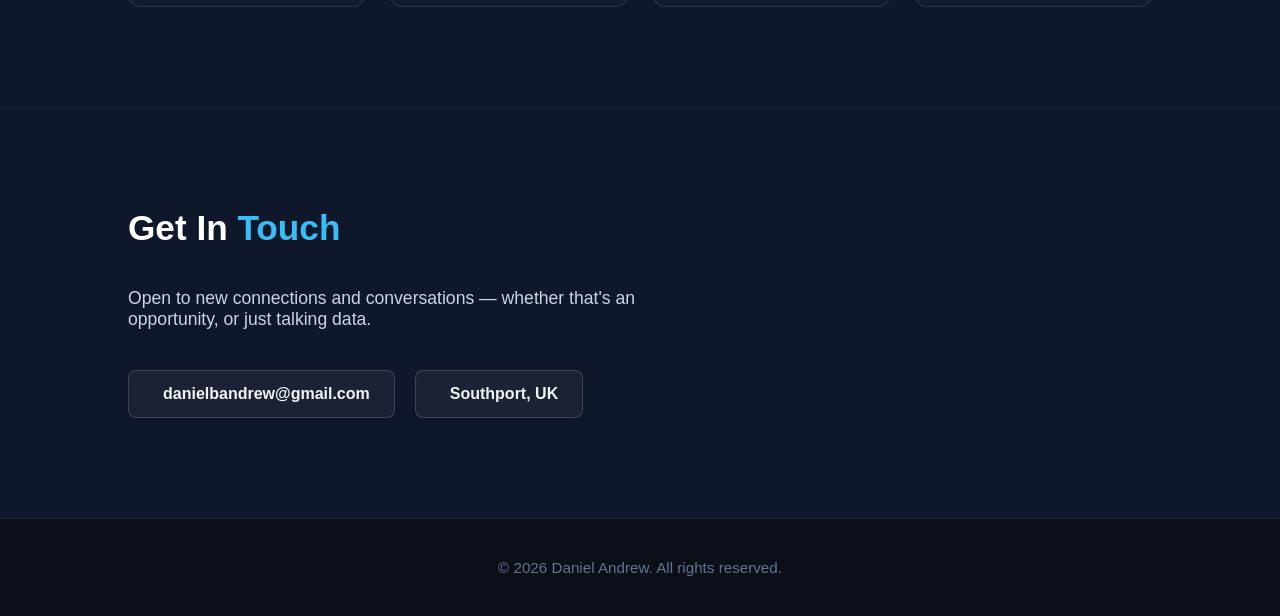
==== commit 829e021f: "Update index.html" ====
--- a/index.html
+++ b/index.html
@@ -348,6 +348,71 @@
             font-size: 0.85rem;
         }
 
+        /* WHY CHOOSE ME */
+        .why-grid {
+            display: grid;
+            grid-template-columns: repeat(auto-fit, minmax(220px, 1fr));
+            gap: 25px;
+            width: 100%;
+        }
+
+        .why-card {
+            padding: 25px;
+            border: 1px solid rgba(255, 255, 255, 0.1);
+            border-radius: 12px;
+            background: rgba(255, 255, 255, 0.02);
+            text-align: center;
+        }
+
+        .why-card i {
+            font-size: 2rem;
+            color: #38bdf8;
+            margin-bottom: 15px;
+        }
+
+        .why-card h3 {
+            font-size: 1.1rem;
+            color: #ffffff;
+            margin-bottom: 10px;
+        }
+
+        .why-card p {
+            font-size: 0.95rem;
+            color: #94a3b8;
+            line-height: 1.5;
+        }
+
+        /* CONTACT SECTION */
+        .contact-links {
+            display: flex;
+            flex-wrap: wrap;
+            gap: 20px;
+            margin-top: 10px;
+        }
+
+        .contact-link {
+            display: flex;
+            align-items: center;
+            gap: 10px;
+            color: #f1f5f9;
+            text-decoration: none;
+            background: rgba(255, 255, 255, 0.05);
+            border: 1px solid rgba(255, 255, 255, 0.15);
+            padding: 14px 24px;
+            border-radius: 8px;
+            font-weight: 600;
+            transition: border-color 0.2s, color 0.2s;
+        }
+
+        .contact-link i {
+            color: #38bdf8;
+        }
+
+        .contact-link:hover {
+            border-color: #38bdf8;
+            color: #38bdf8;
+        }
+
         /* 7. FOOTER CONTAINER RULES */
         footer {
             background: #0b0f19;
@@ -380,6 +445,7 @@
                 <li><a href="#about">About</a></li>
                 <li><a href="#projects">Work</a></li>
                 <li><a href="#testimonials">Testimonials</a></li>
+                <li><a href="#contact">Contact</a></li>
             </ul>
         </nav>
     </header>
@@ -540,6 +606,53 @@
         </div>
     </section>
 
+    <!-- WHY CHOOSE ME SECTION -->
+    <section id="why-me" class="section">
+        <h2 class="section-title">Why <span>Choose Me</span></h2>
+        <div class="why-grid">
+            <div class="why-card">
+                <i class="fas fa-search"></i>
+                <h3>Root-Cause Thinking</h3>
+                <p>I use techniques like the 5 Whys to get past symptoms and find the real driver behind a problem, not just report the numbers.</p>
+            </div>
+            <div class="why-card">
+                <i class="fas fa-comments"></i>
+                <h3>Data Storytelling</h3>
+                <p>I make data accessible to every level of an organisation, turning complex datasets into a clear story stakeholders can act on.</p>
+            </div>
+            <div class="why-card">
+                <i class="fas fa-cogs"></i>
+                <h3>Automation-First</h3>
+                <p>I look for the "what's next" — removing manual admin wherever possible so more time goes into insight, not upkeep.</p>
+            </div>
+            <div class="why-card">
+                <i class="fas fa-handshake"></i>
+                <h3>Stakeholder Trust</h3>
+                <p>Nearly 20 years building relationships across technical and non-technical teams, translating between the two with ease.</p>
+            </div>
+        </div>
+    </section>
+
+    <!-- CONTACT SECTION -->
+    <section id="contact" class="section">
+        <h2 class="section-title">Get In <span>Touch</span></h2>
+        <p style="color:#cbd5e1; font-size: 1.1rem; max-width: 600px; margin-bottom: 30px;">
+            Open to new connections and conversations — whether that's an opportunity, or just talking data.
+        </p>
+        <div class="contact-links">
+            <a href="mailto:danielbandrew@gmail.com" class="contact-link">
+                <i class="fas fa-envelope"></i> danielbandrew@gmail.com
+            </a>
+            <div class="contact-link" style="cursor: default;">
+                <i class="fas fa-map-marker-alt"></i> Southport, UK
+            </div>
+        </div>
+    </section>
+
+    <footer>
+        &copy; 2026 Daniel Andrew. All rights reserved.
+    </footer>
+
 </body>
 </html>
 
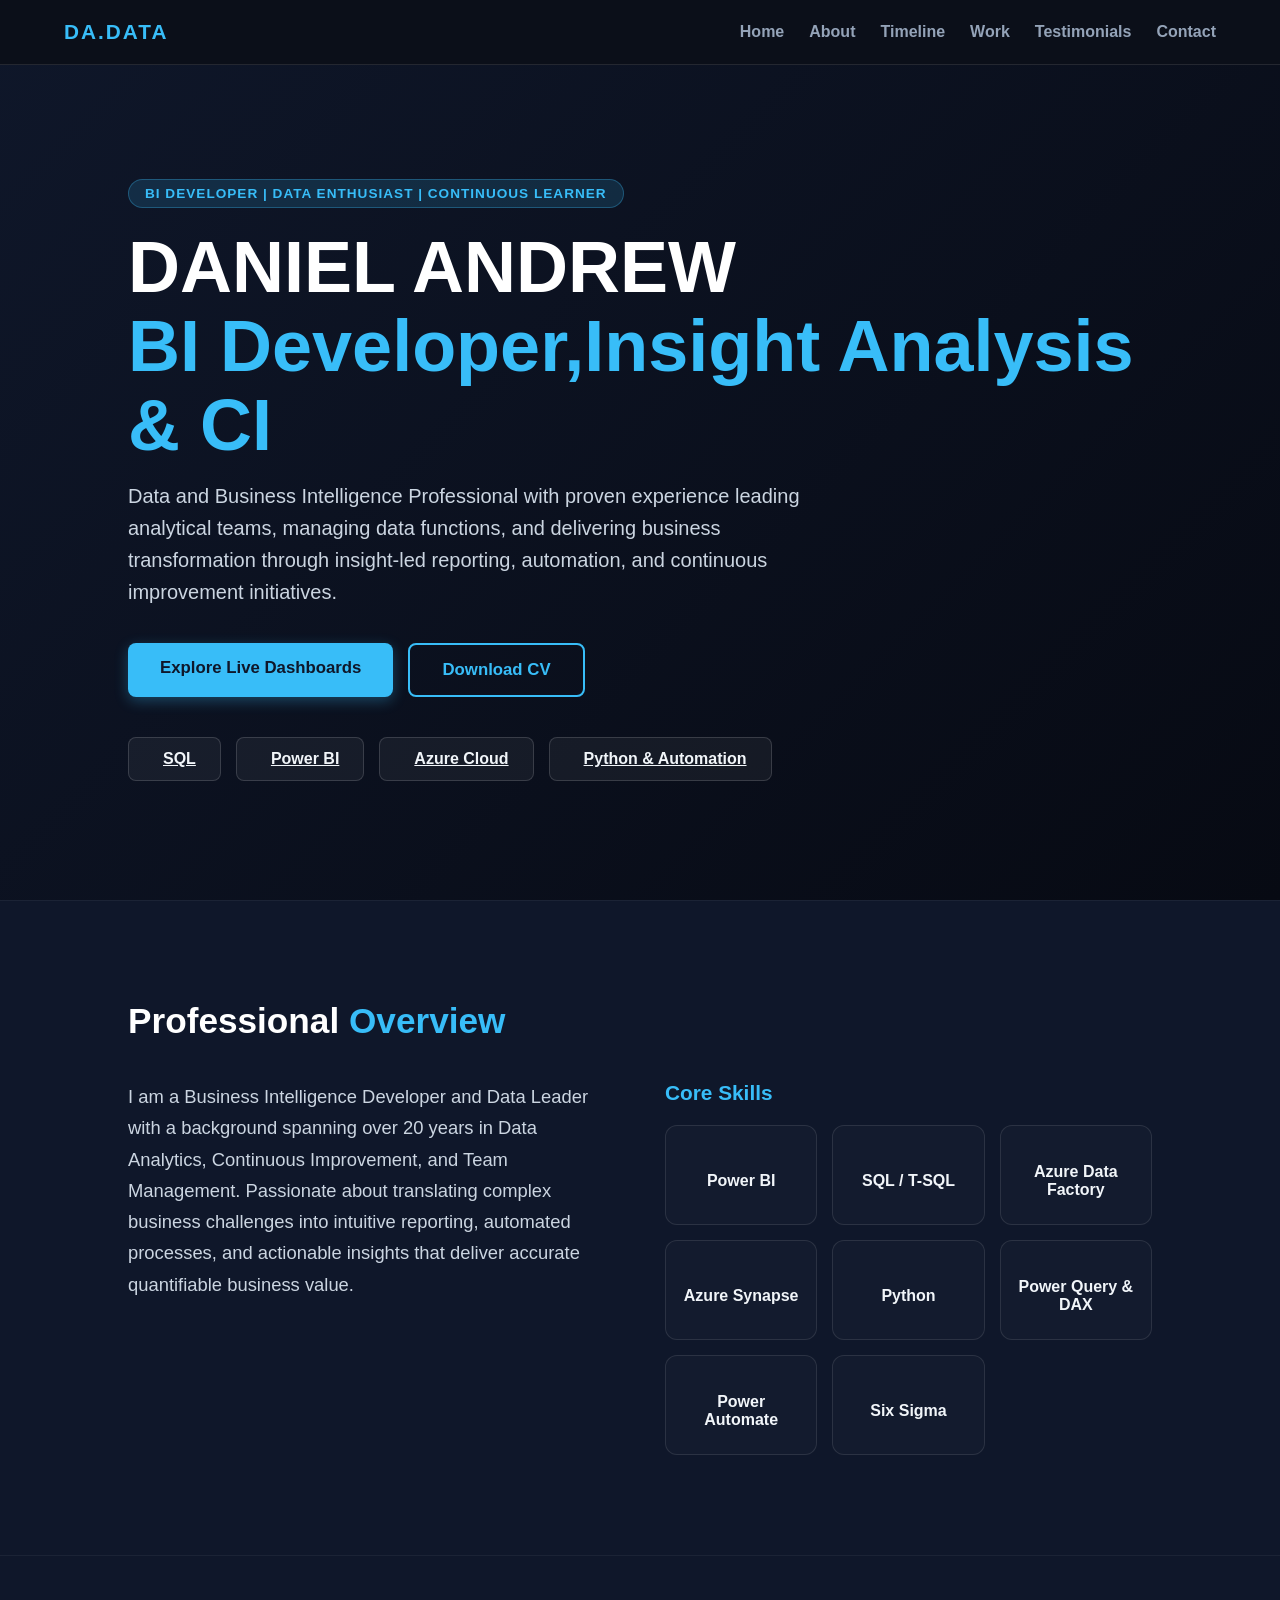
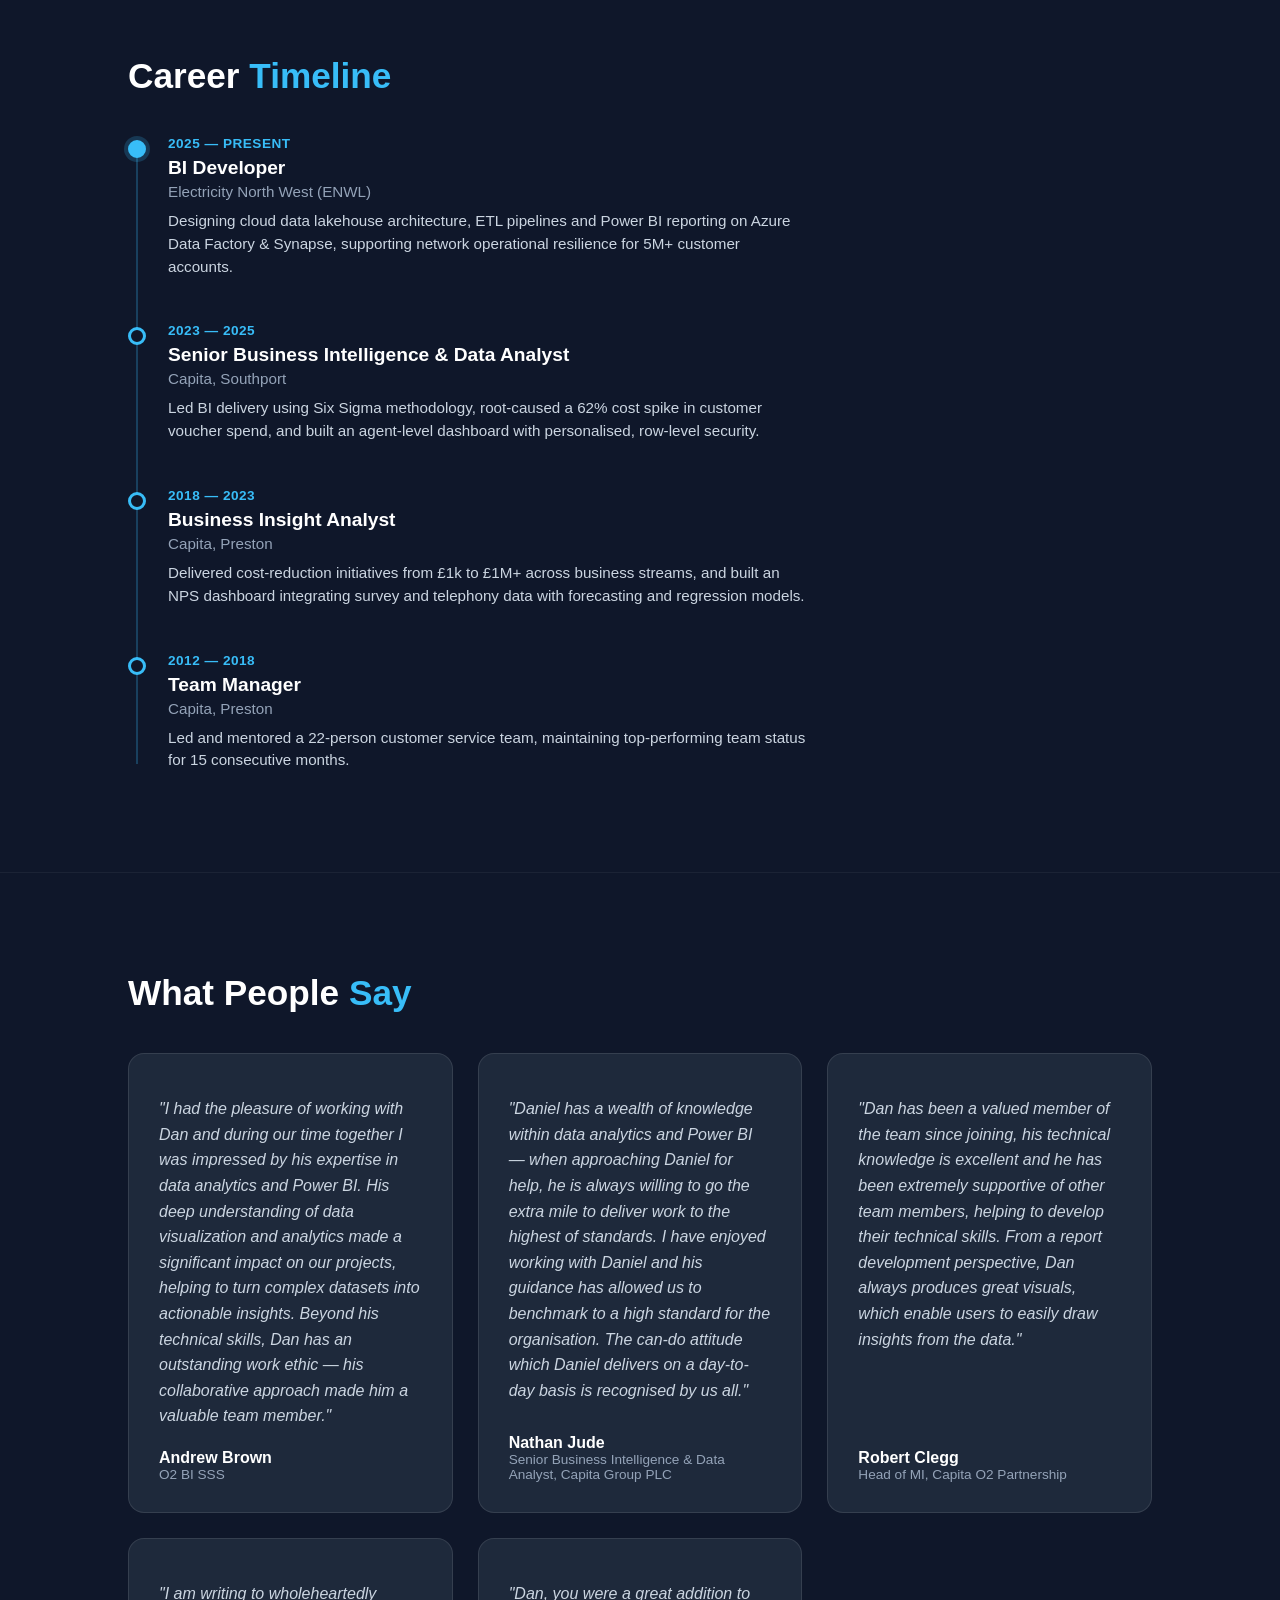
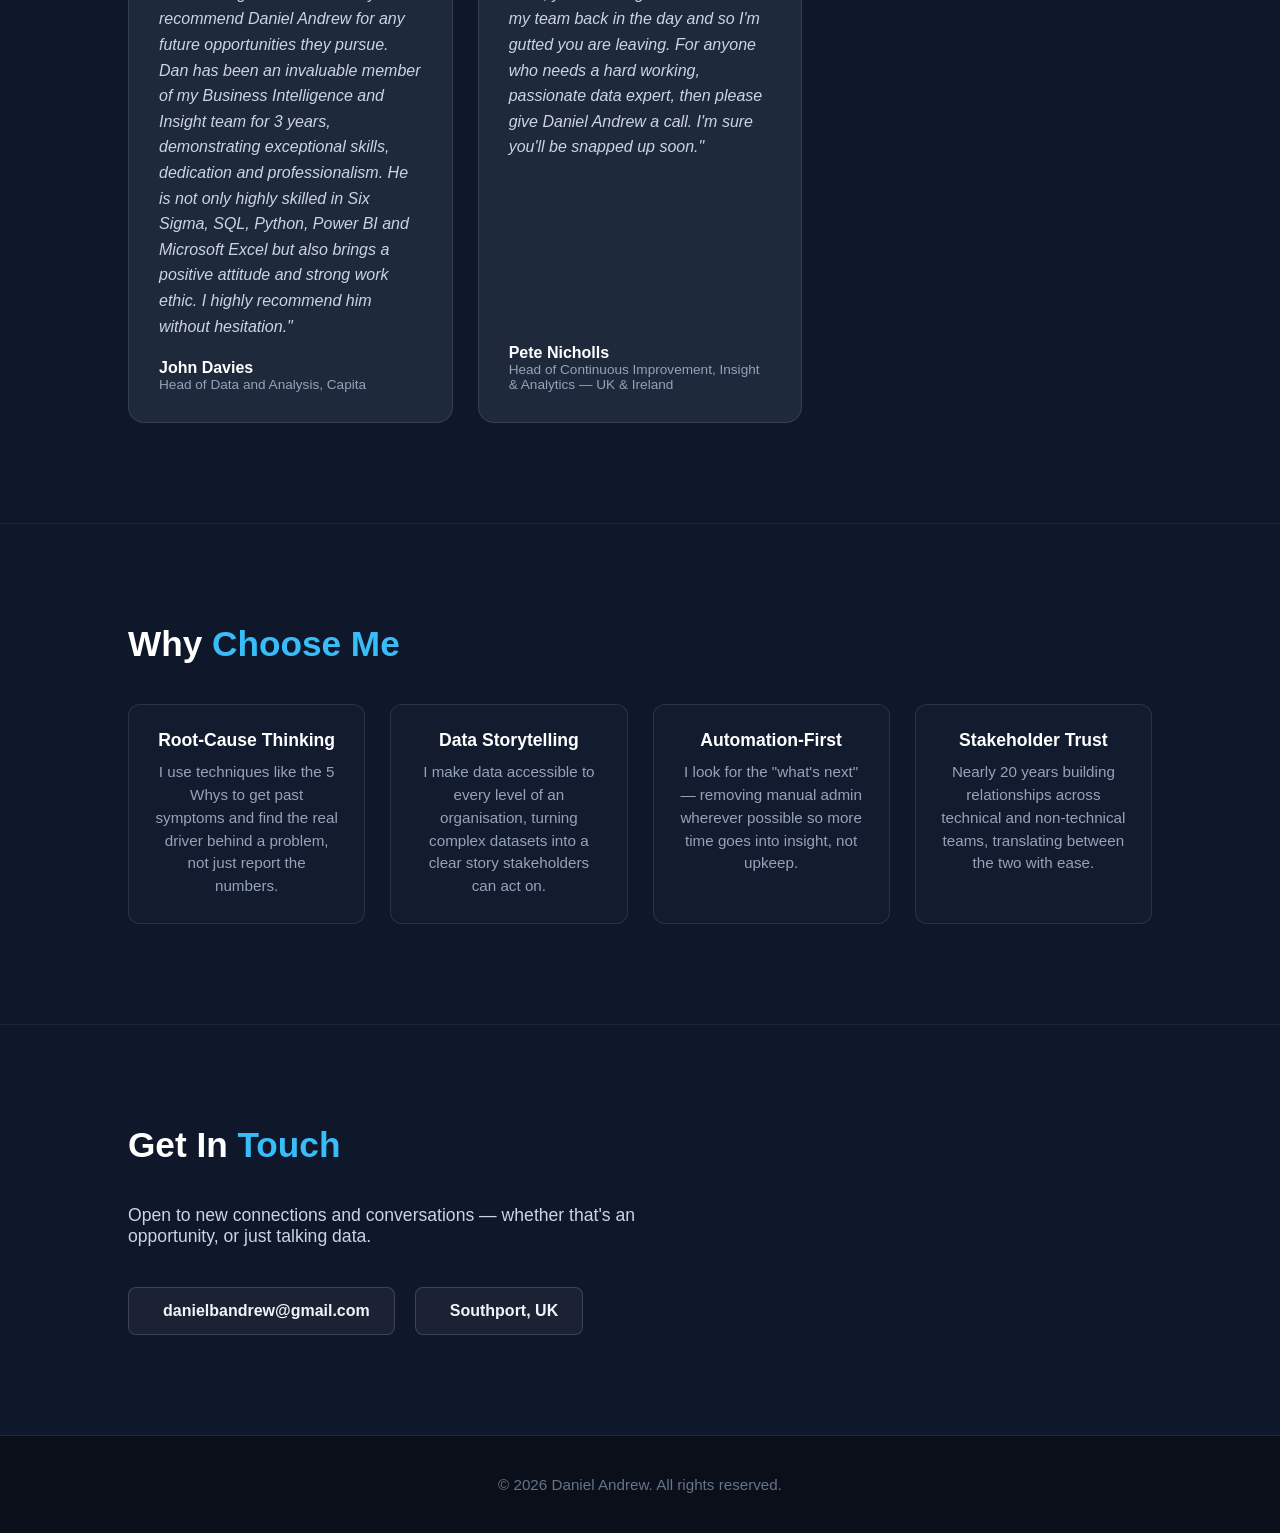
==== commit 815e68cf: "Update index.html" ====
--- a/index.html
+++ b/index.html
@@ -413,6 +413,76 @@
             color: #38bdf8;
         }
 
+        /* CAREER TIMELINE */
+        .timeline {
+            position: relative;
+            max-width: 800px;
+            padding-left: 40px;
+        }
+
+        .timeline::before {
+            content: '';
+            position: absolute;
+            left: 8px;
+            top: 8px;
+            bottom: 8px;
+            width: 2px;
+            background: rgba(56, 189, 248, 0.25);
+        }
+
+        .timeline-item {
+            position: relative;
+            padding-bottom: 45px;
+        }
+
+        .timeline-item:last-child {
+            padding-bottom: 0;
+        }
+
+        .timeline-dot {
+            position: absolute;
+            left: -40px;
+            top: 4px;
+            width: 18px;
+            height: 18px;
+            border-radius: 50%;
+            background: #0f172a;
+            border: 3px solid #38bdf8;
+        }
+
+        .timeline-item.current .timeline-dot {
+            background: #38bdf8;
+            box-shadow: 0 0 0 4px rgba(56, 189, 248, 0.2);
+        }
+
+        .timeline-dates {
+            font-size: 0.85rem;
+            color: #38bdf8;
+            font-weight: 700;
+            letter-spacing: 0.5px;
+            text-transform: uppercase;
+            margin-bottom: 6px;
+        }
+
+        .timeline-item h3 {
+            font-size: 1.2rem;
+            color: #ffffff;
+            margin-bottom: 4px;
+        }
+
+        .timeline-item .timeline-company {
+            font-size: 0.95rem;
+            color: #94a3b8;
+            margin-bottom: 10px;
+        }
+
+        .timeline-item p.timeline-desc {
+            font-size: 0.95rem;
+            color: #cbd5e1;
+            line-height: 1.5;
+            max-width: 640px;
+        }
+
         /* 7. FOOTER CONTAINER RULES */
         footer {
             background: #0b0f19;
@@ -443,6 +513,7 @@
             <ul>
                 <li><a href="#intro">Home</a></li>
                 <li><a href="#about">About</a></li>
+                <li><a href="#timeline">Timeline</a></li>
                 <li><a href="#projects">Work</a></li>
                 <li><a href="#testimonials">Testimonials</a></li>
                 <li><a href="#contact">Contact</a></li>
@@ -536,6 +607,58 @@
         </div>
     </section>
 
+    <!-- CAREER TIMELINE SECTION -->
+    <section id="timeline" class="section">
+        <h2 class="section-title">Career <span>Timeline</span></h2>
+        <div class="timeline">
+
+            <div class="timeline-item current">
+                <div class="timeline-dot"></div>
+                <div class="timeline-dates">2025 — Present</div>
+                <h3>BI Developer</h3>
+                <div class="timeline-company">Electricity North West (ENWL)</div>
+                <p class="timeline-desc">
+                    Designing cloud data lakehouse architecture, ETL pipelines and Power BI reporting on Azure
+                    Data Factory & Synapse, supporting network operational resilience for 5M+ customer accounts.
+                </p>
+            </div>
+
+            <div class="timeline-item">
+                <div class="timeline-dot"></div>
+                <div class="timeline-dates">2023 — 2025</div>
+                <h3>Senior Business Intelligence & Data Analyst</h3>
+                <div class="timeline-company">Capita, Southport</div>
+                <p class="timeline-desc">
+                    Led BI delivery using Six Sigma methodology, root-caused a 62% cost spike in customer
+                    voucher spend, and built an agent-level dashboard with personalised, row-level security.
+                </p>
+            </div>
+
+            <div class="timeline-item">
+                <div class="timeline-dot"></div>
+                <div class="timeline-dates">2018 — 2023</div>
+                <h3>Business Insight Analyst</h3>
+                <div class="timeline-company">Capita, Preston</div>
+                <p class="timeline-desc">
+                    Delivered cost-reduction initiatives from £1k to £1M+ across business streams, and built
+                    an NPS dashboard integrating survey and telephony data with forecasting and regression models.
+                </p>
+            </div>
+
+            <div class="timeline-item">
+                <div class="timeline-dot"></div>
+                <div class="timeline-dates">2012 — 2018</div>
+                <h3>Team Manager</h3>
+                <div class="timeline-company">Capita, Preston</div>
+                <p class="timeline-desc">
+                    Led and mentored a 22-person customer service team, maintaining top-performing team status
+                    for 15 consecutive months.
+                </p>
+            </div>
+
+        </div>
+    </section>
+
     <!-- TESTIMONIALS SECTION -->
     <section id="testimonials" class="section">
         <h2 class="section-title">What People <span>Say</span></h2>
